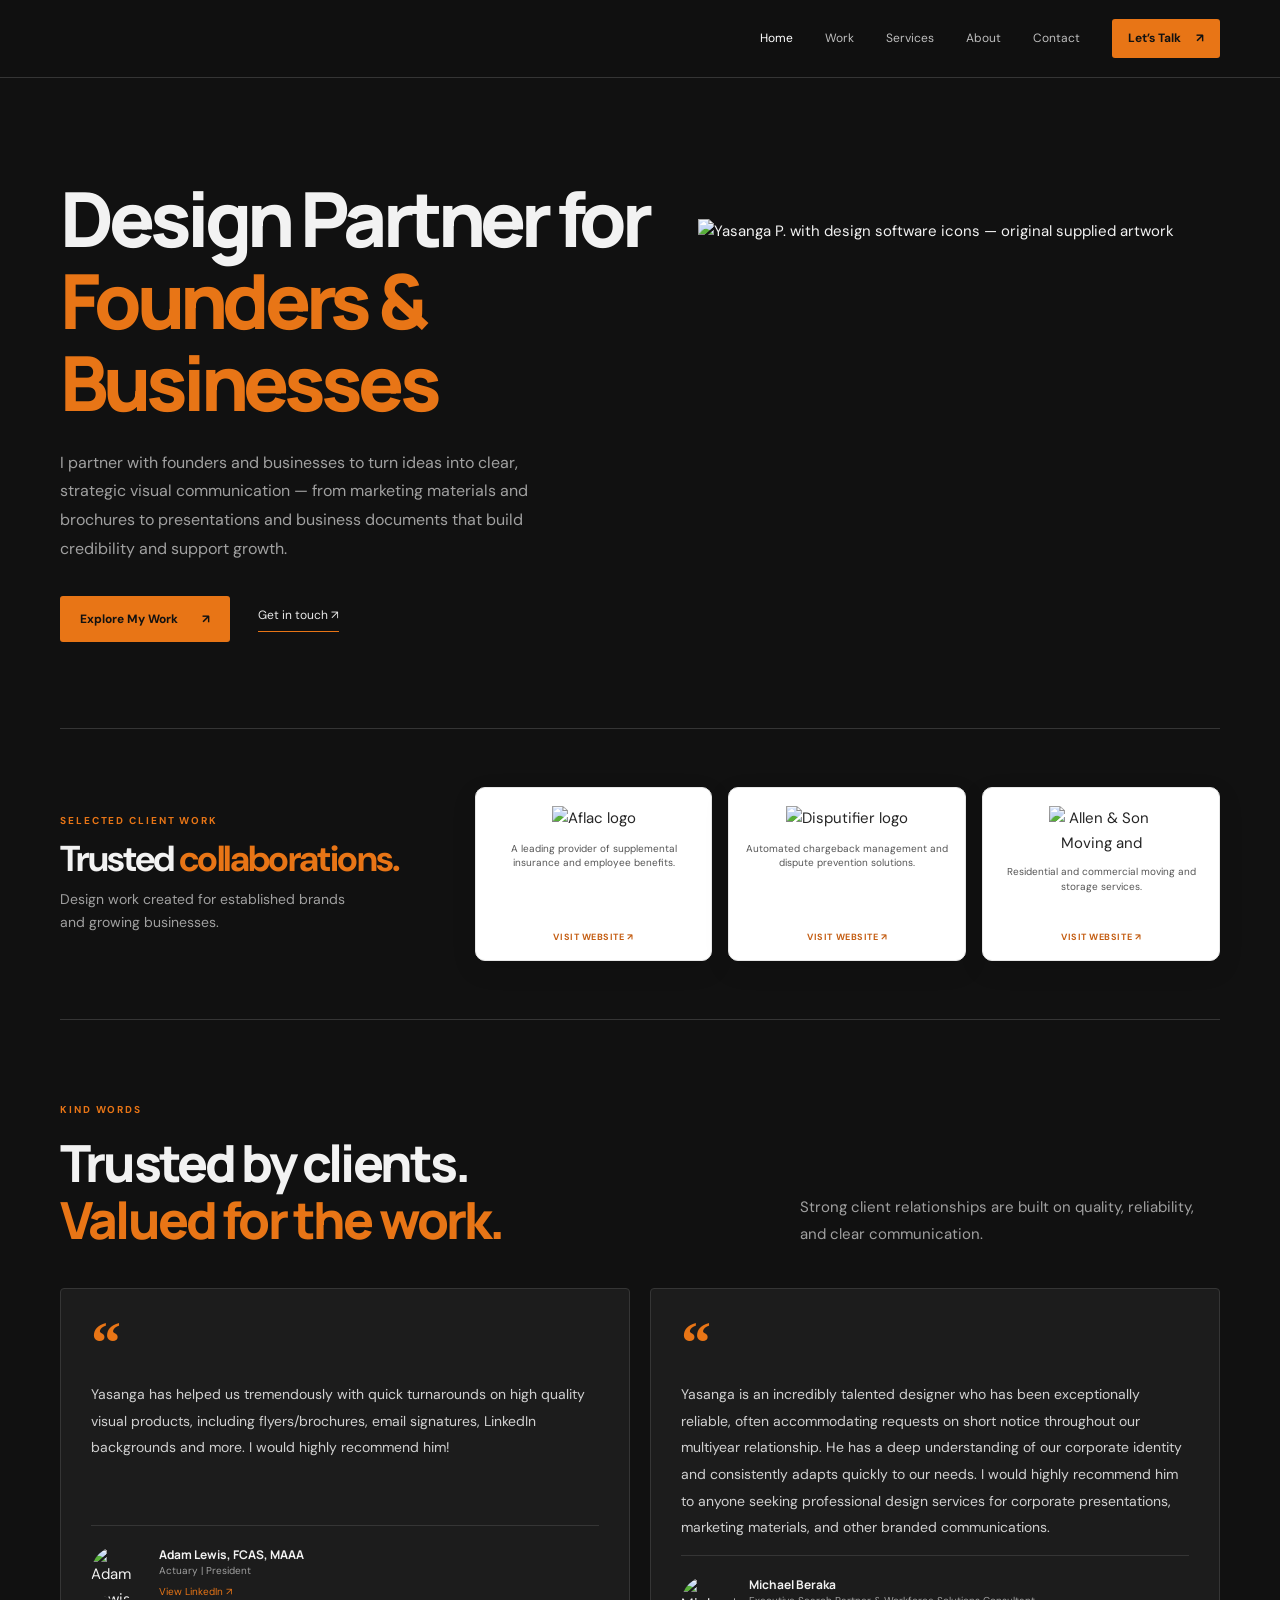
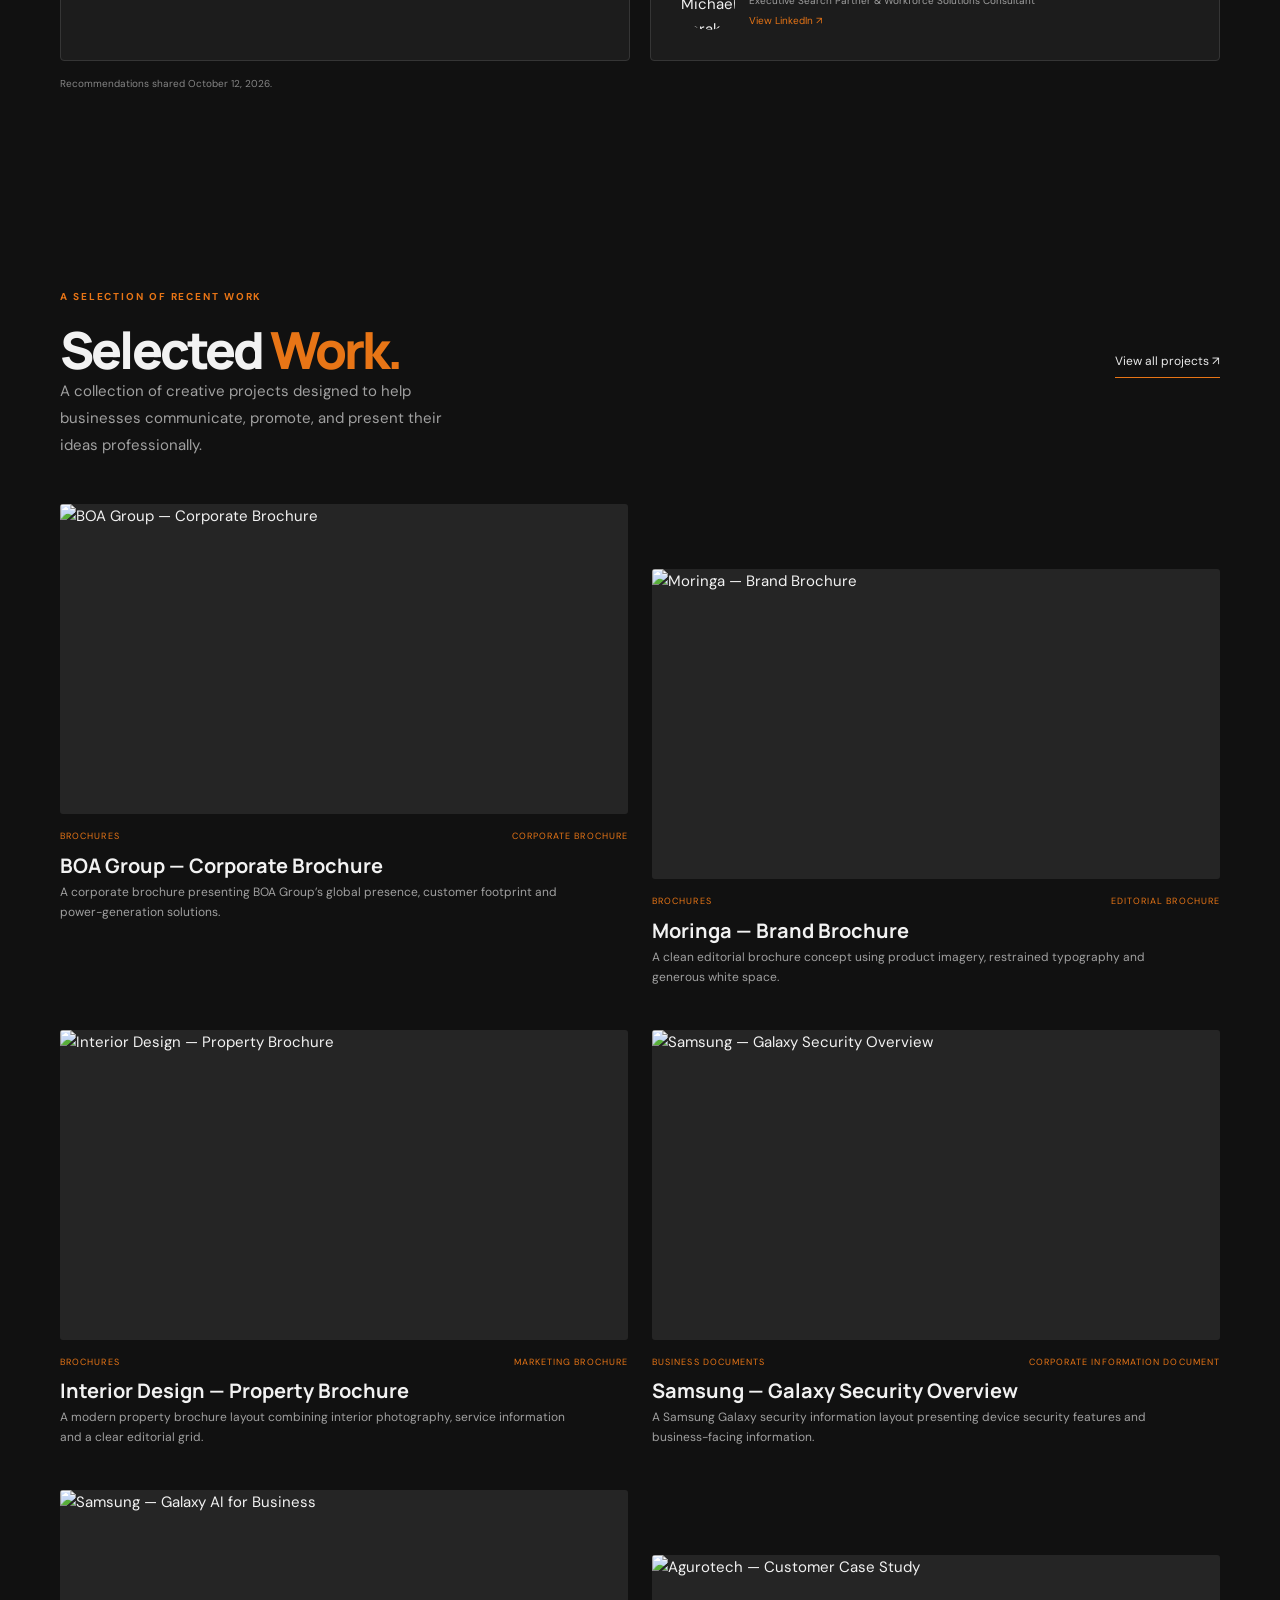
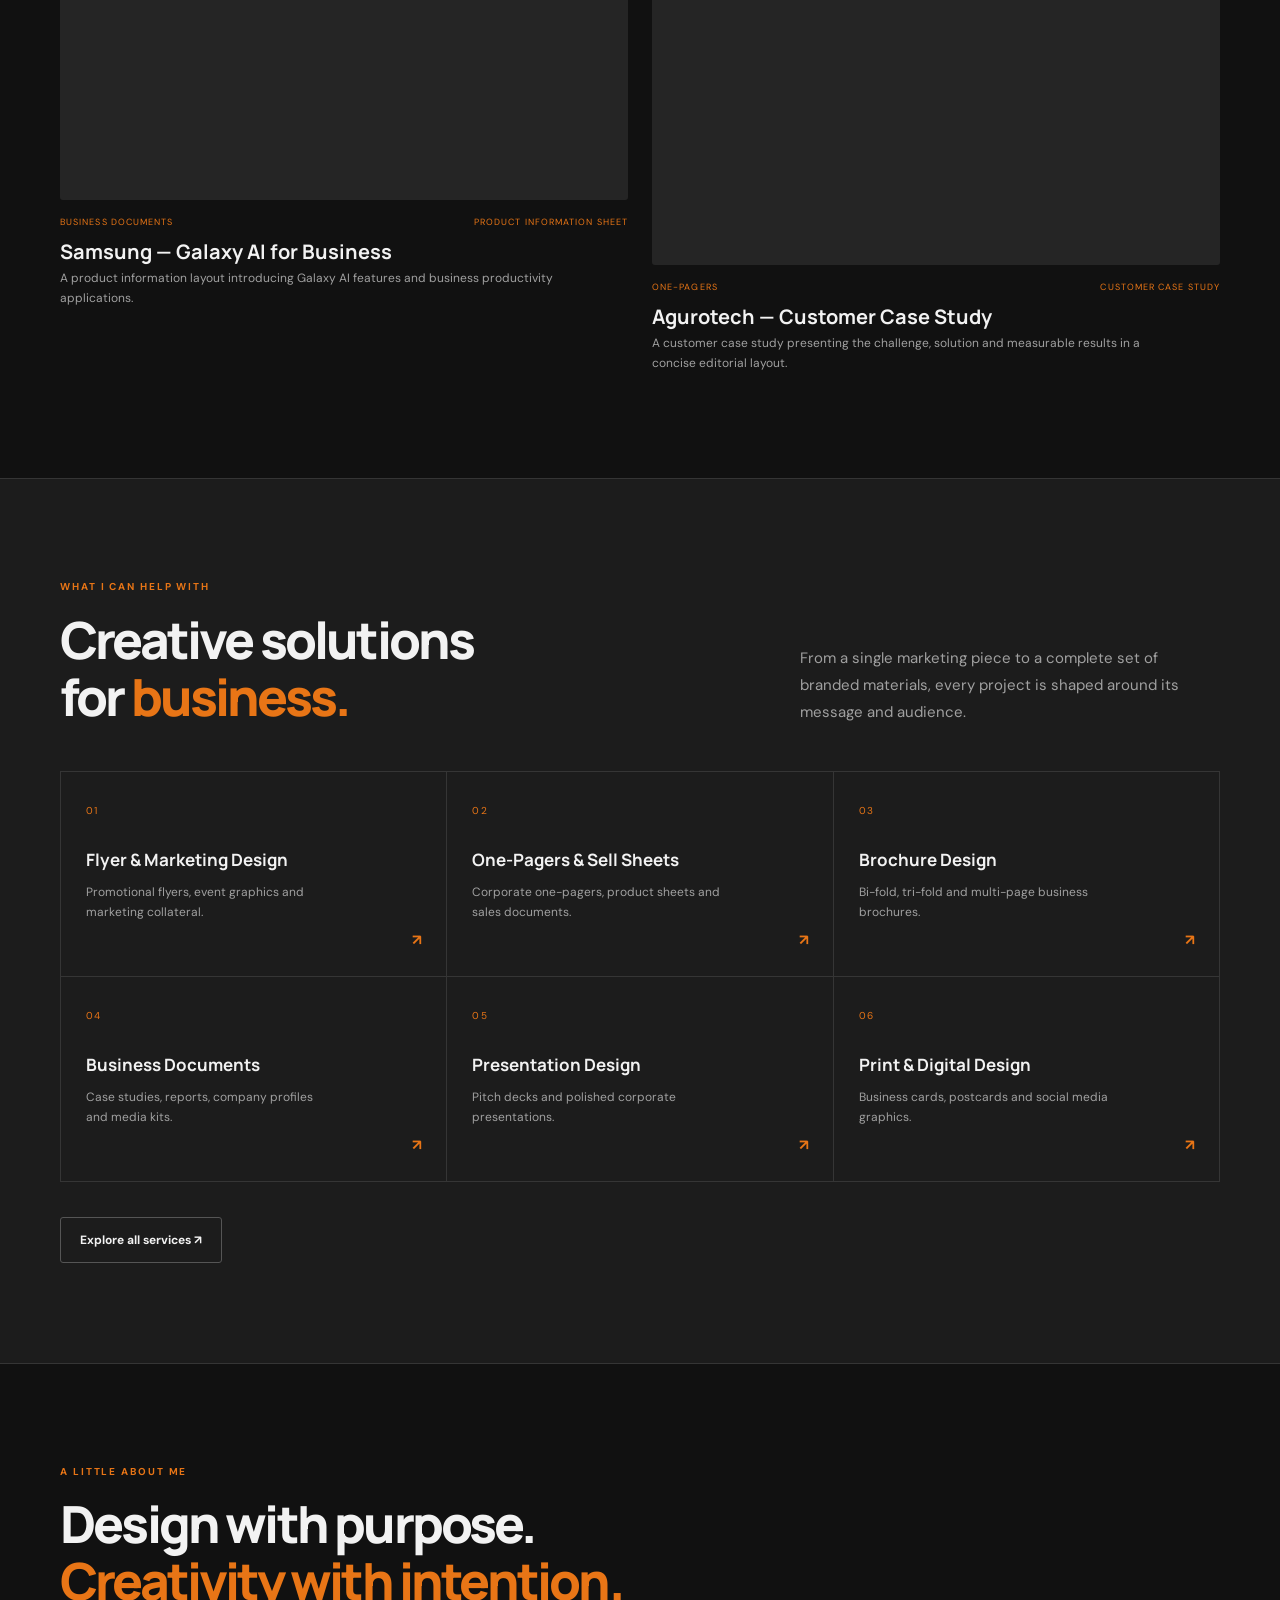
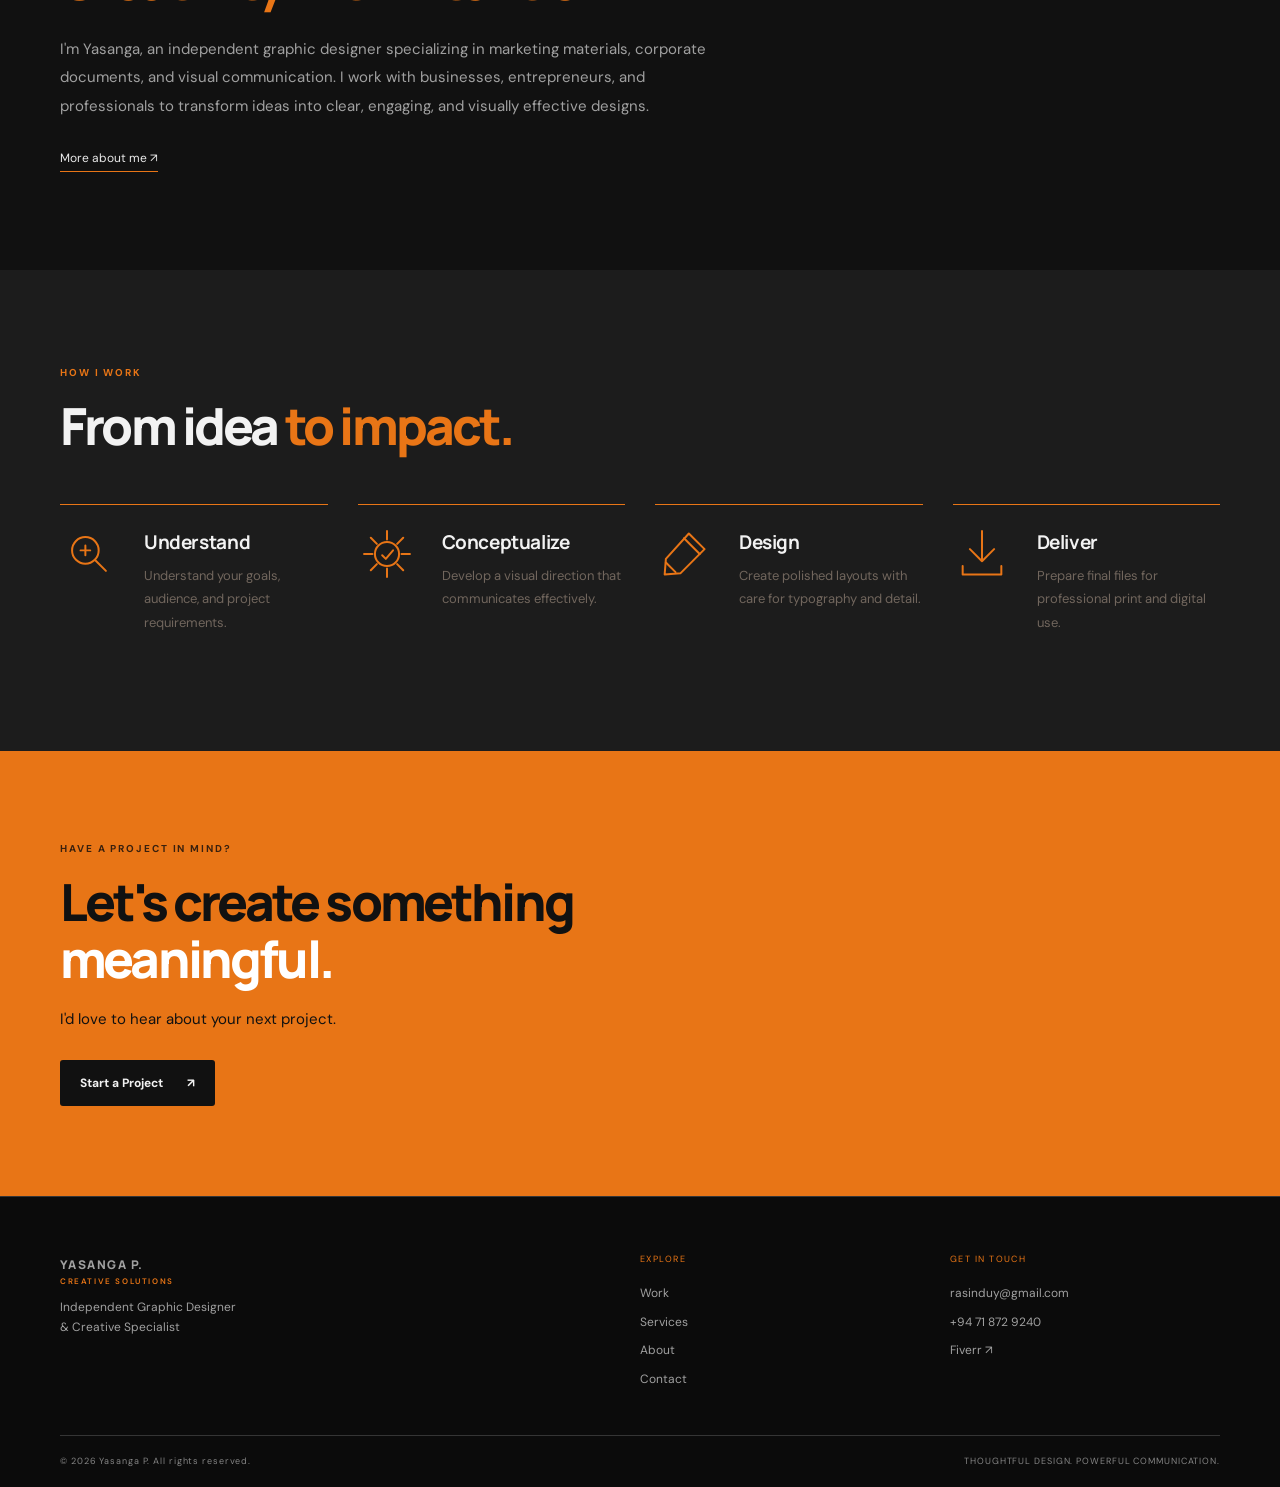
==== index.html @ 3b531845 "Add files via upload" ====
<!doctype html>
<html lang="en">
<head>
<meta charset="utf-8"><meta name="viewport" content="width=device-width,initial-scale=1">
<title>Yasanga P. — Graphic Designer & Creative Specialist</title>
<meta name="description" content="Yasanga P. is an independent graphic designer creating professional marketing materials, corporate documents and visual communication for businesses worldwide.">
<meta name="theme-color" content="#29211D">
<link rel="preconnect" href="https://fonts.googleapis.com"><link rel="preconnect" href="https://fonts.gstatic.com" crossorigin>
<link href="https://fonts.googleapis.com/css2?family=DM+Sans:wght@400;500;600;700&family=Manrope:wght@400;500;600;700;800&display=swap" rel="stylesheet">
<link rel="stylesheet" href="styles.css">
</head><body>
<header class="site-header">
<button class="menu-toggle" aria-label="Open navigation" aria-expanded="false">☰</button>
<nav class="nav"><a class="active" href="index.html">Home</a><a href="work.html">Work</a><a href="services.html">Services</a><a href="about.html">About</a><a href="contact.html">Contact</a><a class="nav-cta" href="contact.html">Let’s Talk <span>↗</span></a></nav></header>
<main>
<section class="hero wrap">
<div class="hero-copy">
<h1>Design Partner for<br><em>Founders &amp; Businesses</em></h1>
<p class="hero-lead">I partner with founders and businesses to turn ideas into clear, strategic visual communication — from marketing materials and brochures to presentations and business documents that build credibility and support growth.</p>
<div class="hero-actions"><a class="btn btn-primary" href="work.html">Explore My Work <span>↗</span></a><a class="text-link" href="contact.html">Get in touch <span>↗</span></a></div>
</div>
<div class="hero-visual"><div class="hero-image-frame hero-art"><img src="assets/images/yasanga-hero-composition.png" alt="Yasanga P. with design software icons — original supplied artwork"></div></div>

</section>

<section class="client-showcase wrap" aria-label="Selected client work">
  <div class="client-showcase-intro">
    <div class="eyebrow">SELECTED CLIENT WORK</div>
    <h2>Trusted <em>collaborations.</em></h2>
    <p>Design work created for established brands and growing businesses.</p>
  </div>
  <div class="client-logo-grid">
    <a class="client-logo-card" href="https://www.aflac.com/" target="_blank" rel="noopener noreferrer" aria-label="Visit Aflac website">
      <img src="assets/images/client-aflac.png" alt="Aflac logo">
      <span class="client-logo-description">A leading provider of supplemental insurance and employee benefits.</span>
      <span class="client-logo-link">Visit website ↗</span>
    </a>
    <a class="client-logo-card" href="https://www.disputifier.com/" target="_blank" rel="noopener noreferrer" aria-label="Visit Disputifier website">
      <img src="assets/images/client-disputifier.png" alt="Disputifier logo">
      <span class="client-logo-description">Automated chargeback management and dispute prevention solutions.</span>
      <span class="client-logo-link">Visit website ↗</span>
    </a>
    <a class="client-logo-card" href="https://www.allenandsonmoving.com/" target="_blank" rel="noopener noreferrer" aria-label="Visit Allen and Son Moving and Storage website">
      <img src="assets/images/client-allen-son.png" alt="Allen &amp; Son Moving and Storage logo">
      <span class="client-logo-description">Residential and commercial moving and storage services.</span>
      <span class="client-logo-link">Visit website ↗</span>
    </a>
  </div>
</section>

<section class="section wrap testimonials"><div class="section-head"><div><div class="eyebrow">KIND WORDS</div><h2>Trusted by clients.<br><em>Valued for the work.</em></h2></div><p class="section-intro">Strong client relationships are built on quality, reliability, and clear communication.</p></div><div class="testimonial-grid">
<article class="testimonial"><div class="quote-mark">“</div><p>Yasanga has helped us tremendously with quick turnarounds on high quality visual products, including flyers/brochures, email signatures, LinkedIn backgrounds and more. I would highly recommend him!</p><div class="client"><img src="assets/images/adam-lewis.png" alt="Adam Lewis"><div><strong>Adam Lewis, FCAS, MAAA</strong><small>Actuary | President</small><a href="https://www.linkedin.com/in/adamdaniellewis/" target="_blank" rel="noopener">View LinkedIn ↗</a></div></div></article>
<article class="testimonial"><div class="quote-mark">“</div><p>Yasanga is an incredibly talented designer who has been exceptionally reliable, often accommodating requests on short notice throughout our multiyear relationship. He has a deep understanding of our corporate identity and consistently adapts quickly to our needs. I would highly recommend him to anyone seeking professional design services for corporate presentations, marketing materials, and other branded communications.</p><div class="client"><img src="assets/images/michael-beraka.png" alt="Michael Beraka"><div><strong>Michael Beraka</strong><small>Executive Search Partner & Workforce Solutions Consultant</small><a href="https://www.linkedin.com/in/michael-beraka-008515222/" target="_blank" rel="noopener">View LinkedIn ↗</a></div></div></article>
</div><p class="fineprint">Recommendations shared October 12, 2026.</p></section>
<section class="section wrap" id="work"><div class="section-head"><div><div class="eyebrow">A SELECTION OF RECENT WORK</div><h2>Selected <em>Work.</em></h2></div><a class="text-link" href="work.html">View all projects ↗</a></div><p class="section-intro">A collection of creative projects designed to help businesses communicate, promote, and present their ideas professionally.</p><div class="project-grid home-projects" id="featured-projects"></div></section>



<section class="services-band"><div class="wrap"><div class="section-head"><div><div class="eyebrow">WHAT I CAN HELP WITH</div><h2>Creative solutions<br>for <em>business.</em></h2></div><p class="section-intro">From a single marketing piece to a complete set of branded materials, every project is shaped around its message and audience.</p></div><div class="service-grid">
<a class="service-card" href="services.html"><span>01</span><h3>Flyer & Marketing Design</h3><p>Promotional flyers, event graphics and marketing collateral.</p><b>↗</b></a>
<a class="service-card" href="services.html"><span>02</span><h3>One-Pagers & Sell Sheets</h3><p>Corporate one-pagers, product sheets and sales documents.</p><b>↗</b></a>
<a class="service-card" href="services.html"><span>03</span><h3>Brochure Design</h3><p>Bi-fold, tri-fold and multi-page business brochures.</p><b>↗</b></a>
<a class="service-card" href="services.html"><span>04</span><h3>Business Documents</h3><p>Case studies, reports, company profiles and media kits.</p><b>↗</b></a>
<a class="service-card" href="services.html"><span>05</span><h3>Presentation Design</h3><p>Pitch decks and polished corporate presentations.</p><b>↗</b></a>
<a class="service-card" href="services.html"><span>06</span><h3>Print & Digital Design</h3><p>Business cards, postcards and social media graphics.</p><b>↗</b></a>
</div><div class="section-foot"><a class="btn btn-outline" href="services.html">Explore all services ↗</a></div></div></section>
<section class="about-teaser wrap"><div><div class="eyebrow">A LITTLE ABOUT ME</div><h2>Design with purpose.<br><em>Creativity with intention.</em></h2><p>I'm Yasanga, an independent graphic designer specializing in marketing materials, corporate documents, and visual communication. I work with businesses, entrepreneurs, and professionals to transform ideas into clear, engaging, and visually effective designs.</p><a class="text-link" href="about.html">More about me ↗</a></div></section>
<section class="process-section"><div class="wrap"><div class="eyebrow">HOW I WORK</div><h2>From idea <em>to impact.</em></h2><div class="process-grid">
<div class="process-step"><div class="process-step-top"><svg class="process-icon" viewBox="0 0 48 48" aria-hidden="true"><circle cx="21" cy="21" r="11"/><path d="m29 29 9 9M17 21h8M21 17v8"/></svg></div><div class="process-step-content"><h3>Understand</h3><p>Understand your goals, audience, and project requirements.</p></div></div>
<div class="process-step"><div class="process-step-top"><svg class="process-icon" viewBox="0 0 48 48" aria-hidden="true"><path d="M24 5v7M24 36v7M5 24h7M36 24h7M10.6 10.6l5 5m16.8 16.8 5 5m0-26.8-5 5m-16.8 16.8-5 5"/><circle cx="24" cy="24" r="10"/><path d="m20 25 3 3 6-7"/></svg></div><div class="process-step-content"><h3>Conceptualize</h3><p>Develop a visual direction that communicates effectively.</p></div></div>
<div class="process-step"><div class="process-step-top"><svg class="process-icon" viewBox="0 0 48 48" aria-hidden="true"><path d="m28 7 13 13-20 20-13 1 1-13L28 7Z"/><path d="m24 11 13 13M9 31l8 8"/></svg></div><div class="process-step-content"><h3>Design</h3><p>Create polished layouts with care for typography and detail.</p></div></div>
<div class="process-step"><div class="process-step-top"><svg class="process-icon" viewBox="0 0 48 48" aria-hidden="true"><path d="M24 5v25M14 20l10 10 10-10"/><path d="M8 34v7h32v-7"/></svg></div><div class="process-step-content"><h3>Deliver</h3><p>Prepare final files for professional print and digital use.</p></div></div>
</div></div></section>

<section class="cta-section"><div class="wrap cta-inner"><div class="eyebrow">HAVE A PROJECT IN MIND?</div><h2>Let's create something<br><em>meaningful.</em></h2><p>I'd love to hear about your next project.</p><a class="btn btn-primary" href="contact.html">Start a Project <span>↗</span></a></div></section>
</main>
<footer class="footer"><div class="wrap footer-top"><div><a class="footer-name" href="index.html">YASANGA P. <span>CREATIVE SOLUTIONS</span></a><p>Independent Graphic Designer<br>& Creative Specialist</p></div><div><small>EXPLORE</small><a href="work.html">Work</a><a href="services.html">Services</a><a href="about.html">About</a><a href="contact.html">Contact</a></div><div><small>GET IN TOUCH</small><a href="mailto:rasinduy@gmail.com">rasinduy@gmail.com</a><a href="https://wa.me/94718729240" target="_blank" rel="noopener">+94 71 872 9240</a><a href="https://www.fiverr.com/" target="_blank" rel="noopener">Fiverr ↗</a></div></div><div class="wrap footer-bottom"><span>© 2026 Yasanga P. All rights reserved.</span><span>THOUGHTFUL DESIGN. POWERFUL COMMUNICATION.</span></div></footer>
<script src="script.js"></script></body></html>
---- styles.css ----
*{box-sizing:border-box} :root{--bg:#050605;--panel:#10110b;--panel2:#18180d;--text:#f3f1e9;--muted:#a9a99b;--line:rgba(245,219,0,.17);--orange:#f5db00;--green:#d6c83b;--font-head:'Manrope',sans-serif;--font-body:'DM Sans',sans-serif}html{scroll-behavior:smooth}body{margin:0;background:var(--bg);color:var(--text);font-family:var(--font-body);font-size:15px;line-height:1.65}a{color:inherit;text-decoration:none}img{display:block;max-width:100%}.wrap{width:min(1160px,calc(100% - 56px));margin-inline:auto}.site-header{height:78px;padding:0 max(28px,calc((100vw - 1160px)/2));display:flex;align-items:center;justify-content:flex-end;border-bottom:1px solid var(--line);background:rgba(5,6,5,.94);position:sticky;top:0;z-index:20;backdrop-filter:blur(14px)}.brand{display:flex;align-items:center;gap:10px;font:800 14px var(--font-head);letter-spacing:.11em}.brand b{color:var(--orange)}.brand-mark{display:grid;place-items:center;width:31px;height:31px;border:1px solid var(--orange);color:var(--orange);font:800 17px var(--font-head);border-radius:50%;letter-spacing:-.05em}.nav{display:flex;align-items:center;gap:32px}.nav a{font-size:12px;color:#c5ccc5;transition:.2s}.nav a:hover,.nav a.active{color:white}.nav .nav-cta{padding:10px 16px;background:var(--orange);border-radius:3px;color:#111;font-weight:700}.nav-cta span{padding-left:12px}.menu-toggle{display:none;background:none;border:0;color:white;font-size:23px}.hero{min-height:650px;display:grid;grid-template-columns:1.1fr .9fr;align-items:center;position:relative;padding-top:68px;padding-bottom:80px}.eyebrow{font-size:10px;letter-spacing:.19em;font-weight:700;color:var(--green);text-transform:uppercase}.eyebrow i{color:var(--orange);font-style:normal}.eyebrow-dot,.pulse{display:inline-block;width:7px;height:7px;background:var(--orange);border-radius:50%;margin-right:8px}.hero h1,.page-hero h1{font:800 clamp(44px,6vw,76px)/1.08 var(--font-head);letter-spacing:-.065em;margin:25px 0}.hero h1 em,.page-hero h1 em,h2 em{font-style:normal;color:var(--orange)}.hero-lead{max-width:510px;color:#b6c0b7;font-size:16px;line-height:1.8}.hero-actions{display:flex;align-items:center;gap:28px;margin-top:32px}.btn{display:inline-flex;align-items:center;gap:24px;padding:14px 19px;border:1px solid transparent;border-radius:3px;font:700 12px var(--font-body);cursor:pointer}.btn-primary{background:var(--orange);color:#151510}.btn-primary:hover{background:#ffe94d;transform:translateY(-2px)}.btn-outline{border-color:var(--line);color:white}.text-link{font-size:12px;color:#e5e8df;border-bottom:1px solid var(--orange);padding-bottom:5px}.availability{margin-top:42px;color:#a8b4a9;font-size:11px;letter-spacing:.04em}.pulse{background:#d9c900;box-shadow:0 0 0 4px #d9c90022}.hero-visual{height:490px;position:relative;display:flex;align-items:center;justify-content:center}.hero-image-frame{width:min(430px,88%);aspect-ratio:1/1;height:auto;position:relative;z-index:2;overflow:visible;border-radius:50%;background:#E87516;border:0;box-shadow:0 25px 80px #0008}.hero-image-frame img{position:absolute;width:118%;height:125%;max-width:none;left:50%;bottom:-18%;transform:translateX(-50%);object-fit:contain;object-position:center bottom;filter:none;mix-blend-mode:normal}.hero-stamp{position:absolute;z-index:3;left:2%;bottom:65px;background:var(--orange);color:#111;padding:13px 17px;transform:rotate(-5deg);display:flex;flex-direction:column;font:800 13px var(--font-head);letter-spacing:.1em}.hero-stamp small{font:600 8px var(--font-body);letter-spacing:.1em}.hero-note{position:absolute;right:0;bottom:-18px;z-index:4;width:175px;padding:7px 10px;background:var(--bg);color:var(--green);font:700 12px var(--font-head);line-height:1.5;text-align:right}.hero-orbit{position:absolute;width:440px;height:440px;border:1px solid #f5db0044;border-radius:50%;right:4%;top:6%}.hero-orbit:after{content:"";position:absolute;inset:30px;border:1px dashed #f5db0033;border-radius:50%}.hero-bottom{position:absolute;bottom:20px;left:0;right:0;display:flex;justify-content:space-between;color:#77847a;font-size:9px;letter-spacing:.17em;border-top:1px solid var(--line);padding-top:15px}.trust-strip{background:#10110b;border-block:1px solid var(--line)}.trust-inner{display:flex;align-items:center;gap:35px;padding-block:23px}.trust-inner p{margin:0;color:#d2d8d0;font:600 17px var(--font-head)}.trust-inner i{color:var(--orange);font-style:normal;padding:0 12px}.section{padding-top:105px;padding-bottom:105px}.section-head{display:flex;align-items:end;justify-content:space-between;gap:40px}.section-head h2,.services-band h2,.about-teaser h2,.process-section h2,.cta-inner h2{font:800 clamp(36px,4vw,54px)/1.12 var(--font-head);letter-spacing:-.055em;margin:15px 0 0}.section-intro{max-width:420px;color:var(--muted);margin:0;line-height:1.8}.project-grid{display:grid;grid-template-columns:repeat(2,minmax(0,1fr));gap:42px 24px;margin-top:45px}.project-card{min-width:0}.project-card:nth-child(4n+2){margin-top:65px}.project-thumb{height:310px;background:#e9e9e5;overflow:hidden;position:relative;border-radius:3px}.project-thumb img{width:100%;height:100%;object-fit:cover;transition:transform .5s}.project-card:hover .project-thumb img{transform:scale(1.035)}.project-thumb:after{content:"VIEW PROJECT ↗";position:absolute;bottom:15px;right:15px;background:var(--orange);color:#111;padding:8px 12px;font-size:9px;font-weight:800;letter-spacing:.1em;opacity:0;transition:.2s}.project-card:hover .project-thumb:after{opacity:1}.project-meta{display:flex;justify-content:space-between;gap:15px;color:var(--green);font-size:9px;letter-spacing:.12em;text-transform:uppercase;margin-top:15px}.project-card h3{font:700 20px var(--font-head);margin:8px 0 4px}.project-card p{color:var(--muted);font-size:12px;margin:0;max-width:520px}.services-band{background:#10110b;border-block:1px solid var(--line);padding:100px 0}.services-band .section-head{margin-bottom:45px}.service-grid{display:grid;grid-template-columns:repeat(3,1fr);border-top:1px solid var(--line);border-left:1px solid var(--line)}.service-card{min-height:205px;padding:25px;border-right:1px solid var(--line);border-bottom:1px solid var(--line);position:relative;transition:.2s}.service-card:hover{background:#1b1a0b}.service-card>span,.process-grid span{font-size:10px;color:var(--orange);letter-spacing:.12em}.service-card h3{font:700 17px var(--font-head);margin:27px 0 8px}.service-card p{font-size:12px;color:var(--muted);max-width:250px}.service-card>b{position:absolute;right:24px;bottom:23px;color:var(--orange)}.section-foot{margin-top:35px}.about-teaser{display:grid;grid-template-columns:.5fr 1.5fr;gap:60px;padding-block:110px;align-items:center}.about-mark{font:800 160px var(--font-head);color:transparent;-webkit-text-stroke:1px var(--orange);line-height:1}.about-teaser p{color:var(--muted);max-width:650px;line-height:1.9;margin:25px 0}.process-section{padding:95px 0;background:#121209}.process-grid{display:grid;grid-template-columns:repeat(4,1fr);gap:30px;margin-top:50px}.process-grid>div{border-top:1px solid #665d00;padding-top:20px}.process-grid h3{font:700 18px var(--font-head);margin:20px 0 8px}.process-grid p{color:var(--muted);font-size:12px}.testimonials .section-head{margin-bottom:40px}.testimonial-grid{display:grid;grid-template-columns:1fr 1fr;gap:20px}.testimonial{padding:30px;background:#10110b;border:1px solid var(--line);border-radius:4px}.quote-mark{font:800 60px/.8 Georgia;color:var(--orange)}.testimonial>p{font-size:14px;line-height:1.9;color:#d5dcd4;min-height:130px}.client{display:flex;align-items:center;gap:14px;border-top:1px solid var(--line);padding-top:20px}.client img{width:54px;height:54px;border-radius:50%;object-fit:cover}.client div{display:flex;flex-direction:column}.client strong{font:700 12px var(--font-head)}.client small,.client a{font-size:10px;color:var(--muted)}.client a{color:var(--orange);margin-top:4px}.fineprint{font-size:10px;color:#78857a;margin-top:15px}.cta-section{background:var(--orange);color:#111;padding:90px 0}.cta-inner .eyebrow{color:#422016}.cta-inner h2 em{color:#fff7b8}.cta-inner p{margin:20px 0 28px}.cta-inner .btn{background:#111;color:white}.footer{background:#030403;border-top:1px solid var(--line);padding-top:55px}.footer-top{display:grid;grid-template-columns:2fr 1fr 1fr;gap:40px;padding-bottom:45px}.footer-top p{color:var(--muted);font-size:12px}.footer-top>div:not(:first-child){display:flex;flex-direction:column;gap:9px}.footer-top small{color:var(--green);font-size:9px;letter-spacing:.16em;margin-bottom:8px}.footer-top a:not(.brand){font-size:12px;color:#c1c9c0}.footer-bottom{border-top:1px solid var(--line);padding-block:18px;display:flex;justify-content:space-between;color:#748075;font-size:9px;letter-spacing:.1em}
.page-hero{padding-top:100px;padding-bottom:45px}.page-hero h1{font-size:clamp(48px,7vw,82px);margin:18px 0}.page-hero p{max-width:600px;color:var(--muted);font-size:16px;line-height:1.8}.filter-row{display:flex;flex-wrap:wrap;gap:9px;border-bottom:1px solid var(--line);padding-bottom:20px}.filter{border:1px solid var(--line);background:transparent;color:#c7d0c6;padding:9px 15px;font:500 11px var(--font-body);border-radius:30px;cursor:pointer}.filter.active,.filter:hover{background:var(--orange);color:#111;border-color:var(--orange)}.service-list{border-top:1px solid var(--line)}.service-row{display:grid;grid-template-columns:60px 1fr 180px;gap:25px;padding:35px 0;border-bottom:1px solid var(--line);align-items:start}.service-row>span{color:var(--orange);font-size:12px}.service-row h2{font:700 25px var(--font-head);margin:0 0 10px}.service-row p{max-width:650px;color:var(--muted);margin:0 0 12px}.service-row small{color:var(--green);font-size:10px;letter-spacing:.05em}.service-row>a{font-size:11px;color:var(--orange);text-align:right}.about-page{display:grid;grid-template-columns:.8fr 1.2fr;gap:75px;padding-bottom:110px}.about-photo{height:560px;background:#f5db00;overflow:hidden;border-radius:180px 180px 4px 4px}.about-photo img{width:100%;height:100%;object-fit:cover;filter:grayscale(1);mix-blend-mode:multiply}.about-copy h2{font:800 38px/1.2 var(--font-head);letter-spacing:-.04em;margin:15px 0 25px}.about-copy p{color:var(--muted);line-height:1.9}.about-facts{display:grid;grid-template-columns:1fr 1fr;gap:18px;margin:30px 0}.about-facts div{border-top:1px solid var(--line);padding-top:12px;display:flex;gap:12px;font-size:11px}.about-facts b{color:var(--orange)}.contact-layout{display:grid;grid-template-columns:.85fr 1.15fr;gap:80px;padding-bottom:110px}.contact-email{display:block;font:700 clamp(20px,3vw,32px) var(--font-head);margin:25px 0 55px;word-break:break-word}.contact-line{display:flex;flex-direction:column;gap:6px;border-top:1px solid var(--line);padding:18px 0}.contact-line small{font-size:9px;color:var(--green);letter-spacing:.16em}.contact-line a,.contact-line span{font-size:13px}.contact-form{background:#10110b;border:1px solid var(--line);padding:30px;border-radius:4px}.form-title h2{font:700 27px var(--font-head);margin:0}.form-title p{color:var(--muted);font-size:12px;margin:5px 0 25px}.contact-form label{display:flex;flex-direction:column;gap:7px;font-size:11px;color:#dce2da;margin-bottom:17px}.contact-form label span{display:inline;color:#849087}.contact-form input,.contact-form select,.contact-form textarea{background:#050605;border:1px solid #5a5416;border-radius:3px;padding:13px;color:white;font:12px var(--font-body);width:100%}.contact-form input:focus,.contact-form select:focus,.contact-form textarea:focus{outline:1px solid var(--orange)}.form-note{font-size:10px;color:#879488}.project-detail{padding-top:45px;padding-bottom:100px}.project-detail h1{font:800 clamp(42px,6vw,72px)/1.1 var(--font-head);letter-spacing:-.05em;margin:20px 0}.project-detail>p{max-width:700px;color:var(--muted);font-size:15px}.detail-image{margin-top:40px;background:#eee;padding:20px;border-radius:3px}.detail-image img{width:100%;max-height:850px;object-fit:contain}.detail-bottom{display:flex;justify-content:space-between;margin-top:20px;color:var(--green);font-size:9px;letter-spacing:.12em}
@media(max-width:800px){.nav{display:none;position:absolute;top:77px;left:0;right:0;padding:20px 28px;background:#050605;border-bottom:1px solid var(--line);flex-direction:column;align-items:stretch;gap:18px}.nav.open{display:flex}.menu-toggle{display:block;margin-left:auto}.hero{grid-template-columns:1fr;padding-top:70px}.hero-visual{height:430px;grid-row:1}.hero-copy{grid-row:2}.hero-image-frame{height:360px;width:310px}.hero-orbit{width:360px;height:360px;right:10%}.hero-note{right:0;top:auto;bottom:-18px;width:175px;background:var(--bg);text-align:right}.hero-stamp{left:8%;bottom:50px}.hero-bottom{position:static;grid-column:1;margin-top:45px}.trust-inner{align-items:flex-start;flex-direction:column;gap:5px}.trust-inner p{font-size:14px}.section-head{align-items:flex-start;flex-direction:column}.section-intro{max-width:600px}.project-grid{gap:30px 15px}.project-thumb{height:240px}.service-grid{grid-template-columns:repeat(2,1fr)}.about-teaser{grid-template-columns:100px 1fr;gap:25px}.about-mark{font-size:100px}.process-grid{grid-template-columns:repeat(2,1fr)}.testimonial-grid{grid-template-columns:1fr}.testimonial>p{min-height:0}.about-page,.contact-layout{grid-template-columns:1fr;gap:35px}.about-photo{height:420px;max-width:400px;margin:auto}.service-row{grid-template-columns:35px 1fr}.service-row>a{grid-column:2;text-align:left}.footer-top{grid-template-columns:1fr 1fr}.footer-top>div:first-child{grid-column:span 2}}
@media(max-width:540px){.wrap{width:calc(100% - 36px)}.site-header{padding:0 18px}.hero h1{font-size:43px}.hero-visual{height:380px}.hero-image-frame{height:320px;width:275px}.hero-orbit{width:300px;height:300px}.hero-note{font-size:10px;right:0;top:auto;bottom:-18px}.hero-bottom{font-size:7px}.section{padding-block:75px}.section-head h2,.services-band h2,.about-teaser h2,.process-section h2,.cta-inner h2{font-size:36px}.project-grid{grid-template-columns:1fr}.project-card:nth-child(4n+2){margin-top:0}.project-thumb{height:260px}.service-grid{grid-template-columns:1fr}.service-card{min-height:170px}.about-teaser{grid-template-columns:1fr;gap:15px}.about-mark{font-size:72px}.process-grid{gap:20px}.page-hero{padding-top:75px}.page-hero h1{font-size:48px}.filter-row{gap:7px}.filter{font-size:10px;padding:8px 11px}.contact-form{padding:20px}.footer-top{grid-template-columns:1fr;gap:30px}.footer-top>div:first-child{grid-column:auto}.footer-bottom{gap:12px;flex-direction:column}.detail-bottom{flex-direction:column;gap:15px}}

.footer-name{display:inline-flex;flex-direction:column;gap:3px;font:800 14px var(--font-head);letter-spacing:.12em;color:var(--text)}.footer-name span{font:600 8px var(--font-body);letter-spacing:.2em;color:var(--green)}

.site-header .nav{margin-left:auto}



/* =========================================================
   PREMIUM PALETTE — CHARCOAL / WARM IVORY / MUTED GOLD
   Applied consistently across all pages and components.
   ========================================================= */
:root{
  --bg:#F3F0E8;
  --panel:#E9E5DB;
  --panel2:#E2DDD1;
  --text:#22231F;
  --muted:#77766F;
  --line:rgba(181,169,149,.42);
  --orange:#B5A995;
  --green:#8F8064;
  --font-head:'Manrope',sans-serif;
  --font-body:'DM Sans',sans-serif;
}
html,body{background:var(--bg);color:var(--text)}
.site-header{background:rgba(243,240,232,.94);border-bottom:1px solid var(--line)}
.nav a{color:#55564F}
.nav a:hover,.nav a.active{color:#171916}
.nav .nav-cta{background:#22231F;color:#F3F0E8}
.nav .nav-cta:hover{background:#3A3B35;color:#fff}
.menu-toggle{color:var(--text)}
.brand,.footer-name{color:var(--text)}
.brand-mark{border-color:#B5A995;color:#8F8064}
.eyebrow{color:#8F8064}
.eyebrow i,.eyebrow-dot,.pulse{background:#B5A995;color:#8F8064}
.hero h1 em,.page-hero h1 em,h2 em{color:#9A8355}
.hero-lead,.page-hero p,.section-intro,.project-card p,
.service-card p,.about-teaser p,.process-grid p,.about-copy p,
.service-row p,.project-detail>p{color:#77766F}
.hero-image-frame,.about-photo{background:#B5A995}
.hero-stamp{background:#22231F;color:#F3F0E8}
.hero-note{background:var(--bg);color:#75684F}
.hero-orbit{border-color:rgba(181,169,149,.55)}
.hero-orbit:after{border-color:rgba(181,169,149,.35)}
.hero-bottom{color:#85837A;border-color:var(--line)}
.trust-strip{background:#E9E5DB;border-color:var(--line)}
.trust-inner p{color:#30312C}
.trust-inner i{color:#9A8355}
.section{background:var(--bg)}
.project-thumb{background:#E5E1D8}
.project-thumb:after{background:#22231F;color:#F3F0E8}
.project-meta,.service-card>span,.process-grid span,
.service-row>span,.about-facts b,.client a,
.detail-bottom,.footer-top small,.footer-name span{color:#8F8064}
.services-band{background:#22231F;color:#F3F0E8;border-color:#393A34}
.services-band .eyebrow{color:#C5B99F}
.services-band .section-intro{color:#C4C0B6}
.service-grid{border-color:rgba(243,240,232,.2)}
.service-card{border-color:rgba(243,240,232,.2)}
.service-card:hover{background:#30312B}
.service-card p{color:#C4C0B6}
.about-mark{-webkit-text-stroke-color:#B5A995}
.process-section{background:#E9E5DB;color:#22231F}
.process-grid>div{border-color:#B5A995}
.testimonial{background:#E9E5DB;border-color:var(--line)}
.testimonial>p{color:#55564F}
.quote-mark{color:#9A8355}
.client{border-color:var(--line)}
.client small,.client a{color:#77766F}
.cta-section{background:#B5A995;color:#22231F}
.cta-section .eyebrow{color:#514B40}
.cta-inner h2 em{color:#F7F4ED}
.cta-inner .btn{background:#22231F;color:#F3F0E8}
.btn-primary{background:#22231F;color:#F3F0E8}
.btn-primary:hover{background:#3A3B35;color:#fff}
.btn-outline{border-color:#B5A995;color:#22231F}
.text-link{color:#33342F;border-color:#B5A995}
.availability{color:#77766F}
.pulse{background:#8F8064;box-shadow:0 0 0 4px rgba(143,128,100,.16)}
.footer{background:#22231F;color:#F3F0E8;border-color:#3A3B35}
.footer-top p,.footer-top a:not(.brand){color:#C4C0B6}
.footer-top small{color:#C5B99F}
.footer-bottom{border-color:rgba(243,240,232,.2);color:#A9A69D}
.page-hero{color:#22231F}
.filter{border-color:#C7BFAF;color:#55564F;background:transparent}
.filter.active,.filter:hover{background:#22231F;color:#F3F0E8;border-color:#22231F}
.service-list,.service-row{border-color:var(--line)}
.service-row small{color:#8F8064}
.service-row>a{color:#8F8064}
.about-photo{background:#B5A995}
.about-facts div{border-color:var(--line)}
.contact-email{color:#22231F}
.contact-line{border-color:var(--line)}
.contact-line small{color:#8F8064}
.contact-form{background:#E9E5DB;border-color:var(--line)}
.form-title h2{color:#22231F}
.form-title p,.form-note{color:#77766F}
.contact-form label{color:#44453F}
.contact-form label span{color:#85837A}
.contact-form input,.contact-form select,.contact-form textarea{
  background:#F8F6F0;border:1px solid #C7BFAF;color:#22231F
}
.contact-form input::placeholder,.contact-form textarea::placeholder{color:#929087}
.contact-form input:focus,.contact-form select:focus,.contact-form textarea:focus{outline:1px solid #9A8355}
.detail-image{background:#E9E5DB}
.project-detail .eyebrow{color:#8F8064}
@media(max-width:800px){
  .nav{background:#F3F0E8;border-color:var(--line)}
}



/* FINAL BRAND PALETTE: CHOCOLATE / CREAM / BRONZE */
:root{
  --bg:#F2E9DD;
  --panel:#E9DED1;
  --panel2:#E2D4C5;
  --text:#29211D;
  --muted:#76695E;
  --line:rgba(181,138,98,.30);
  --orange:#B58A62;
  --green:#9A7657;
}
html,body{background:#F2E9DD;color:#29211D}
body{color:#29211D}
.site-header{background:rgba(41,33,29,.97);border-color:rgba(242,233,221,.14)}
.nav a{color:#E5D8CA}
.nav a:hover,.nav a.active{color:#FFFFFF}
.nav .nav-cta{background:#B58A62;color:#29211D}
.nav .nav-cta:hover{background:#C49B75;color:#29211D}
.menu-toggle{color:#F2E9DD}
.brand,.footer-name{color:#F2E9DD}
.brand b,.brand-mark{color:#B58A62;border-color:#B58A62}
.eyebrow,.eyebrow i,.project-meta,.service-card>span,.process-grid span,
.service-row>span,.service-row small,.service-row>a,.about-facts b,
.contact-line small,.footer-top small,.footer-name span{color:#9A7657}
.eyebrow i,.eyebrow-dot,.pulse{background:#B58A62}
.hero,.section,.page-hero,.about-page,.contact-layout,.project-detail{background:#F2E9DD;color:#29211D}
.hero h1,.page-hero h1,.section-head h2,.about-teaser h2,.about-copy h2,
.project-detail h1,.service-row h2{color:#29211D}
.hero h1 em,.page-hero h1 em,h2 em{color:#9A7657}
.hero-lead,.section-intro,.project-card p,.about-teaser p,.about-copy p,
.page-hero p,.service-row p,.project-detail>p{color:#76695E}
.hero-image-frame,.about-photo{background:#B58A62;border-color:rgba(41,33,29,.12)}
.hero-image-frame img,.about-photo img{filter:none;mix-blend-mode:normal}
.hero-stamp{background:#29211D;color:#F2E9DD}
.hero-note{background:#F2E9DD;color:#9A7657}
.hero-orbit{border-color:rgba(181,138,98,.5)}
.hero-orbit:after{border-color:rgba(181,138,98,.32)}
.hero-bottom{color:#8B7D70;border-color:var(--line)}
.availability{color:#76695E}
.pulse{box-shadow:0 0 0 4px rgba(181,138,98,.18)}
.trust-strip{background:#E9DED1;border-color:var(--line)}
.trust-inner p{color:#29211D}
.trust-inner i{color:#9A7657}
.project-thumb{background:#E2D4C5}
.project-thumb:after{background:#B58A62;color:#29211D}
.services-band{background:#29211D;color:#F2E9DD;border-color:#493A32}
.services-band .eyebrow{color:#C6A17D}
.services-band h2{color:#F2E9DD}
.services-band .section-intro{color:#D2C3B5}
.service-grid{border-color:rgba(242,233,221,.18)}
.service-card{border-color:rgba(242,233,221,.18)}
.service-card:hover{background:#3A2D26}
.service-card h3{color:#F2E9DD}
.service-card p{color:#D2C3B5}
.service-card>b{color:#C49B75}
.about-mark{-webkit-text-stroke-color:#B58A62}
.process-section{background:#E9DED1;color:#29211D}
.process-section h2,.process-grid h3{color:#29211D}
.process-grid>div{border-color:#B58A62}
.process-grid p{color:#76695E}
.testimonial{background:#E9DED1;border-color:var(--line)}
.testimonial>p{color:#51463E}
.quote-mark{color:#B58A62}
.client{border-color:var(--line)}
.client strong{color:#29211D}
.client small{color:#76695E}
.client a{color:#9A7657}
.fineprint{color:#887B70}
.cta-section{background:#B58A62;color:#29211D}
.cta-section .eyebrow{color:#49372A}
.cta-inner h2,.cta-inner p{color:#29211D}
.cta-inner h2 em{color:#F8F1E8}
.cta-inner .btn{background:#29211D;color:#F2E9DD}
.btn-primary{background:#29211D;color:#F2E9DD}
.btn-primary:hover{background:#49372F;color:#FFFFFF}
.btn-outline{border-color:#B58A62;color:#29211D}
.text-link{color:#49372A;border-color:#B58A62}
.footer{background:#29211D;color:#F2E9DD;border-color:#493A32}
.footer-top p,.footer-top a:not(.brand){color:#D2C3B5}
.footer-bottom{border-color:rgba(242,233,221,.18);color:#B8A99B}
.filter{border-color:#C8B7A5;color:#5D5046;background:transparent}
.filter.active,.filter:hover{background:#29211D;color:#F2E9DD;border-color:#29211D}
.service-list,.service-row{border-color:var(--line)}
.service-row h2{color:#29211D}
.about-facts div,.contact-line{border-color:var(--line)}
.contact-email{color:#29211D}
.contact-form{background:#E9DED1;border-color:var(--line)}
.form-title h2{color:#29211D}
.form-title p,.form-note{color:#76695E}
.contact-form label{color:#51463E}
.contact-form label span{color:#887B70}
.contact-form input,.contact-form select,.contact-form textarea{
  background:#F8F3EC;border:1px solid #C8B7A5;color:#29211D
}
.contact-form input::placeholder,.contact-form textarea::placeholder{color:#9A8C80}
.contact-form input:focus,.contact-form select:focus,.contact-form textarea:focus{outline:1px solid #B58A62}
.detail-image{background:#E9DED1}
.detail-bottom{color:#9A7657}
@media(max-width:800px){
  .nav{background:#29211D;border-color:rgba(242,233,221,.18)}
  .nav a{color:#E5D8CA}
  .nav .nav-cta{background:#B58A62;color:#29211D}
}


/* Portfolio refresh: authentic work samples, client proof and natural portrait */
.hero-image-frame{
  background:linear-gradient(145deg,#E9DED1,#F8F3EC);
  border-color:rgba(181,138,98,.45);
  box-shadow:0 25px 70px rgba(41,33,29,.14);
}
.hero-image-frame img{
  object-fit:contain;
  object-position:center bottom;
  filter:none !important;
  mix-blend-mode:normal !important;
}
.hero-visual{isolation:isolate}
.hero-stamp{background:#29211D;color:#F2E9DD}
.client-proof{
  display:grid;
  grid-template-columns:minmax(210px,.65fr) minmax(0,2fr);
  align-items:center;
  gap:30px;
  padding-top:32px;
  padding-bottom:32px;
  border-bottom:1px solid rgba(181,138,98,.3);
}
.client-proof-heading p{
  margin:8px 0 0;
  color:#76695E;
  font-size:13px;
  line-height:1.6;
}
.client-proof img{
  display:block;
  width:100%;
  max-height:88px;
  object-fit:contain;
  object-position:left center;
  mix-blend-mode:multiply;
}
.testimonials{padding-top:82px;padding-bottom:82px}
@media(max-width:760px){
  .client-proof{grid-template-columns:1fr;gap:14px;padding-top:25px;padding-bottom:25px}
  .client-proof img{max-height:78px}
  .testimonials{padding-top:60px;padding-bottom:60px}
}


/* Final hero refinement: transparent portrait, no yellow backdrop or decorative labels */
.hero-image-frame{
  background:transparent !important;
  border:0 !important;
  border-radius:0 !important;
  box-shadow:none !important;
  overflow:visible !important;
  height:470px;
}
.hero-image-frame img{
  display:block;
  width:100%;
  height:100%;
  object-fit:contain !important;
  object-position:center bottom !important;
  filter:none !important;
  mix-blend-mode:normal !important;
}
.hero-stamp,.hero-note,.availability,.hero-bottom{display:none !important}
.hero-visual{background:transparent !important}
.hero-orbit{border-color:rgba(181,138,98,.13)}
.hero-orbit:after{border-color:rgba(181,138,98,.10)}


/* Selected client showcase — editorial logo presentation */
.client-showcase{
  display:grid;
  grid-template-columns:minmax(220px,.85fr) minmax(0,1.7fr);
  align-items:center;
  gap:42px;
  padding-top:58px;
  padding-bottom:58px;
  border-top:1px solid rgba(181,138,98,.28);
  border-bottom:1px solid rgba(181,138,98,.28);
}
.client-showcase-intro h2{
  margin:10px 0 8px;
  font-size:clamp(25px,3vw,36px);
  line-height:1.12;
  letter-spacing:-.045em;
}
.client-showcase-intro h2 em{font-style:normal;color:#9A7657}
.client-showcase-intro p{
  max-width:310px;
  margin:0;
  color:#76695E;
  font-size:14px;
  line-height:1.7;
}
.client-logo-grid{
  display:grid;
  grid-template-columns:repeat(3,minmax(0,1fr));
  gap:14px;
}
.client-logo-card{
  min-height:112px;
  display:flex;
  align-items:center;
  justify-content:center;
  padding:22px 18px;
  background:#FBF7F0;
  border:1px solid rgba(181,138,98,.24);
  border-radius:14px;
  box-shadow:0 8px 24px rgba(41,33,29,.035);
  transition:transform .25s ease, box-shadow .25s ease, border-color .25s ease;
}
.client-logo-card:hover{
  transform:translateY(-4px);
  border-color:rgba(181,138,98,.55);
  box-shadow:0 14px 30px rgba(41,33,29,.08);
}
.client-logo-card img{
  display:block;
  width:100%;
  max-width:170px;
  max-height:58px;
  object-fit:contain;
}
@media(max-width:760px){
  .client-showcase{grid-template-columns:1fr;gap:24px;padding-top:38px;padding-bottom:38px}
  .client-logo-grid{grid-template-columns:1fr;gap:10px}
  .client-logo-card{min-height:86px}
  .client-logo-card img{max-height:48px}
}

/* Minimal contact form: name, email and message */
.contact-form textarea{min-height:150px;resize:vertical}
.contact-form label{margin-bottom:20px}
.contact-form .btn{margin-top:4px}


/* =========================================================
   FINAL VISUAL DIRECTION — BLACK / CHARCOAL / BURNT ORANGE
   Dark creative-portfolio theme inspired by the supplied reference.
   ========================================================= */
:root{
  --bg:#111111;
  --panel:#1C1C1C;
  --panel2:#252525;
  --text:#F2F2F2;
  --muted:#A0A0A0;
  --line:rgba(255,255,255,.13);
  --orange:#E87516;
  --green:#E87516;
}
html,body{background:#111111!important;color:#F2F2F2}
body{background:#111111;color:#F2F2F2}
.site-header{background:rgba(17,17,17,.96);border-color:#353535}
.nav a{color:#BDBDBD}
.nav a:hover,.nav a.active{color:#FFFFFF}
.nav .nav-cta,.btn-primary{background:#E87516;color:#111111}
.nav .nav-cta:hover,.btn-primary:hover{background:#F18A32;color:#111111}
.menu-toggle{color:#F2F2F2}
.brand,.footer-name{color:#F2F2F2}
.brand b,.brand-mark{color:#E87516;border-color:#E87516}
.eyebrow,.eyebrow i,.project-meta,.service-card>span,.process-grid span,
.service-row>span,.service-row small,.service-row>a,.about-facts b,
.contact-line small,.footer-top small,.footer-name span{color:#E87516}
.eyebrow-dot,.pulse{background:#E87516}
.hero,.section,.page-hero,.about-page,.contact-layout,.project-detail,
.about-teaser{background:#111111;color:#F2F2F2}
.hero h1,.page-hero h1,.section-head h2,.about-teaser h2,.about-copy h2,
.project-detail h1,.service-row h2{color:#F2F2F2}
.hero h1 em,.page-hero h1 em,h2 em{color:#E87516}
.hero-lead,.section-intro,.project-card p,.about-teaser p,.about-copy p,
.page-hero p,.service-row p,.project-detail>p{color:#A0A0A0}
.hero-image-frame,.about-photo{background:transparent!important;border:0!important;box-shadow:none!important}
.hero-image-frame img,.about-photo img{filter:none!important;mix-blend-mode:normal!important;object-fit:contain!important}
.hero-stamp{background:#E87516;color:#111111}
.hero-note{background:#111111;color:#E87516}
.hero-orbit{border-color:rgba(232,117,22,.25)}
.hero-orbit:after{border-color:rgba(232,117,22,.14)}
.hero-bottom{color:#858585;border-color:#353535}
.availability{color:#A0A0A0}
.trust-strip{background:#1C1C1C;border-color:#353535}
.trust-inner p{color:#EAEAEA}
.trust-inner i{color:#E87516}
.section{background:#111111}
.project-thumb{background:#252525}
.project-thumb:after{background:#E87516;color:#111111}
.services-band{background:#1C1C1C;color:#F2F2F2;border-color:#353535}
.services-band .eyebrow{color:#E87516}
.services-band h2{color:#F2F2F2}
.services-band .section-intro,.service-card p{color:#A0A0A0}
.service-grid{border-color:#353535}
.service-card{border-color:#353535}
.service-card:hover{background:#252525}
.service-card h3{color:#F2F2F2}
.service-card>b{color:#E87516}
.about-teaser{grid-template-columns:1fr;gap:0;padding-block:100px}
.about-mark{display:none!important}
.process-section{background:#1C1C1C;color:#F2F2F2}
.process-section h2,.process-grid h3{color:#F2F2F2}
.process-grid>div{border-color:#E87516}
.process-grid p{color:#A0A0A0}
.testimonial{background:#1C1C1C;border-color:#353535}
.testimonial>p{color:#D0D0D0}
.quote-mark{color:#E87516}
.client{border-color:#353535}
.client strong{color:#F2F2F2}
.client small{color:#A0A0A0}
.client a{color:#E87516}
.fineprint{color:#858585}
.cta-section{background:#E87516;color:#111111}
.cta-section .eyebrow{color:#39200E}
.cta-inner h2,.cta-inner p{color:#111111}
.cta-inner h2 em{color:#FFFFFF}
.cta-inner .btn{background:#111111;color:#F2F2F2}
.btn-outline{border-color:#555555;color:#F2F2F2}
.text-link{color:#EAEAEA;border-color:#E87516}
.footer{background:#0B0B0B;color:#F2F2F2;border-color:#353535}
.footer-top p,.footer-top a:not(.brand){color:#A0A0A0}
.footer-bottom{border-color:#353535;color:#858585}
.filter{border-color:#444444;color:#BDBDBD;background:transparent}
.filter.active,.filter:hover{background:#E87516;color:#111111;border-color:#E87516}
.service-list,.service-row{border-color:#353535}
.service-row h2{color:#F2F2F2}
.about-facts div,.contact-line{border-color:#353535}
.contact-email{color:#F2F2F2}
.contact-form{background:#1C1C1C;border-color:#353535}
.form-title h2{color:#F2F2F2}
.form-title p,.form-note{color:#A0A0A0}
.contact-form label{color:#EAEAEA}
.contact-form label span{color:#858585}
.contact-form input,.contact-form select,.contact-form textarea{background:#111111;border:1px solid #444444;color:#F2F2F2}
.contact-form input::placeholder,.contact-form textarea::placeholder{color:#777777}
.contact-form input:focus,.contact-form select:focus,.contact-form textarea:focus{outline:1px solid #E87516}
.detail-image{background:#1C1C1C}
.detail-bottom{color:#E87516}
.client-showcase{border-color:#353535}
.client-showcase-intro h2 em{color:#E87516}
.client-showcase-intro p{color:#A0A0A0}
.client-logo-card{background:#1C1C1C;border-color:#353535;box-shadow:none}
.client-logo-card:hover{border-color:#E87516;box-shadow:0 12px 28px rgba(0,0,0,.25)}
@media(max-width:800px){.nav{background:#1C1C1C;border-color:#353535}.nav a{color:#EAEAEA}.nav .nav-cta{background:#E87516;color:#111111}}
@media(max-width:540px){.about-teaser{grid-template-columns:1fr;gap:0;padding-block:70px}}


/* Client logos: clean white panels for accurate brand visibility on the dark theme */
.client-showcase{
  background:transparent;
}
.client-logo-card{
  min-height:132px;
  padding:18px 22px;
  background:#FFFFFF !important;
  border:1px solid #E7E7E7 !important;
  border-radius:10px;
  box-shadow:0 8px 24px rgba(0,0,0,.12) !important;
}
.client-logo-card:hover{
  border-color:#D4D4D4 !important;
  box-shadow:0 14px 30px rgba(0,0,0,.18) !important;
}
.client-logo-card img{
  width:auto;
  max-width:100%;
  max-height:88px;
  object-fit:contain;
}
@media(max-width:760px){
  .client-logo-grid{grid-template-columns:repeat(2,minmax(0,1fr));}
  .client-logo-card{min-height:112px;padding:14px;}
  .client-logo-card img{max-height:76px;}
}
@media(max-width:480px){
  .client-logo-grid{grid-template-columns:1fr;}
}

/* Hero portrait: circular orange backdrop with a cut-out portrait extending beyond it */
.hero-visual{height:490px;position:relative;isolation:isolate}
.hero-image-frame{
  width:min(390px,82vw);
  height:min(390px,82vw);
  aspect-ratio:1/1;
  position:relative;
  z-index:2;
  overflow:visible!important;
  border:0!important;
  border-radius:50%!important;
  background:transparent!important;
  box-shadow:none!important;
}
.hero-image-frame::before{
  content:"";
  position:absolute;
  inset:0;
  z-index:0;
  border-radius:50%;
  background:#E87516;
}
.hero-image-frame img{
  position:absolute;
  z-index:1;
  left:-10%;
  bottom:-7%;
  width:120%;
  height:120%;
  max-width:none;
  object-fit:contain!important;
  object-position:center bottom!important;
  filter:none!important;
  mix-blend-mode:normal!important;
}
.hero-orbit{z-index:0;border-color:rgba(232,117,22,.24)!important}
.hero-orbit:after{border-color:rgba(232,117,22,.13)!important}
@media(max-width:800px){
  .hero-visual{height:410px}
  .hero-image-frame{width:min(340px,78vw);height:min(340px,78vw)}
  .hero-image-frame img{left:-10%;bottom:-7%;width:120%;height:120%}
}
@media(max-width:540px){
  .hero-visual{height:360px}
  .hero-image-frame{width:min(290px,78vw);height:min(290px,78vw)}
}


/* Hero artwork supplied by Yasanga — use the complete transparent composition as-is */
.hero-visual{height:560px;display:flex;align-items:center;justify-content:center;isolation:isolate;overflow:visible}
.hero-image-frame.hero-art{width:min(500px,100%);height:auto;aspect-ratio:1380 / 940;overflow:visible!important;border:0!important;border-radius:0!important;background:transparent!important;box-shadow:none!important;position:relative;z-index:2}
.hero-image-frame.hero-art::before{content:none!important;display:none!important}
.hero-image-frame.hero-art img{position:static!important;display:block;width:100%!important;height:auto!important;max-width:100%!important;object-fit:contain!important;object-position:center!important;filter:none!important;mix-blend-mode:normal!important}
.hero-visual>.hero-orbit{display:none!important}
@media(max-width:800px){.hero-visual{height:auto;min-height:0;padding:10px 0 24px}.hero-image-frame.hero-art{width:min(430px,90vw)}}
@media(max-width:540px){.hero-image-frame.hero-art{width:min(360px,92vw)}}

/* Compact client logo links with short context descriptions */
.client-logo-grid{align-items:stretch;gap:16px}
.client-logo-card{min-height:174px;display:flex;flex-direction:column;align-items:center;justify-content:flex-start;gap:9px;padding:18px 14px 15px;text-align:center;background:#fff!important;border:1px solid rgba(232,117,22,.2);border-radius:10px;box-shadow:0 8px 22px rgba(0,0,0,.12);color:#252525;transition:transform .2s ease,border-color .2s ease,box-shadow .2s ease}
.client-logo-card:hover{transform:translateY(-3px);border-color:#E87516;box-shadow:0 12px 26px rgba(0,0,0,.2)}
.client-logo-card img{width:auto;max-width:128px;max-height:42px;object-fit:contain;margin:0 auto 2px}
.client-logo-card:nth-child(2) img{max-width:142px;max-height:38px}
.client-logo-card:nth-child(3) img{max-width:104px;max-height:48px}
.client-logo-description{display:block;max-width:210px;color:#555;font-size:10px;line-height:1.45}
.client-logo-link{display:block;margin-top:auto;color:#C45D12;font-size:9px;font-weight:700;letter-spacing:.06em;text-transform:uppercase}
@media(max-width:760px){.client-logo-grid{grid-template-columns:repeat(3,minmax(0,1fr));gap:10px}.client-logo-card{min-height:160px;padding:14px 9px 12px}.client-logo-card img{max-width:105px;max-height:36px}.client-logo-card:nth-child(2) img{max-width:115px;max-height:34px}.client-logo-card:nth-child(3) img{max-width:88px;max-height:42px}.client-logo-description{font-size:9px}}
@media(max-width:540px){.client-logo-grid{grid-template-columns:1fr}.client-logo-card{min-height:138px}.client-logo-card img{max-height:40px}.client-logo-description{font-size:10px}}

/* Hero portrait: allow the hair and shoulders to extend beyond the orange circle. */
.hero-visual{overflow:visible}.hero-image-frame{isolation:isolate}

/* Final hero portrait correction: clean cutout layered over a true orange circle. */
.hero-image-frame.hero-art{
  width:min(430px,88vw)!important;
  height:min(430px,88vw)!important;
  aspect-ratio:1/1!important;
  overflow:visible!important;
  border:0!important;
  border-radius:50%!important;
  background:transparent!important;
  box-shadow:none!important;
  position:relative!important;
}
.hero-image-frame.hero-art::before{
  content:"";
  display:block!important;
  position:absolute;
  inset:0;
  z-index:0;
  border-radius:50%;
  background:#E87516!important;
}
.hero-image-frame.hero-art img{
  position:absolute!important;
  z-index:1!important;
  display:block!important;
  left:50%!important;
  bottom:-18%!important;
  transform:translateX(-50%)!important;
  width:122%!important;
  height:132%!important;
  max-width:none!important;
  object-fit:contain!important;
  object-position:center bottom!important;
  filter:none!important;
  mix-blend-mode:normal!important;
}
@media(max-width:900px){
  .hero-image-frame.hero-art{width:min(390px,82vw)!important;height:min(390px,82vw)!important}
}
@media(max-width:540px){
  .hero-image-frame.hero-art{width:min(310px,78vw)!important;height:min(310px,78vw)!important}
}

/* Final hero portrait correction: restore the orange circular backdrop while keeping the refined hair cutout. */
.hero-visual{height:560px;display:flex;align-items:center;justify-content:center;isolation:isolate;overflow:visible}
.hero-image-frame.hero-art{
  width:min(430px,88%);
  height:auto;
  aspect-ratio:1 / 1;
  overflow:visible!important;
  border:0!important;
  border-radius:50%!important;
  background:#E87516!important;
  box-shadow:none!important;
  position:relative;
  z-index:2;
}
.hero-image-frame.hero-art::before{content:none!important;display:none!important}
.hero-image-frame.hero-art img{
  position:absolute!important;
  display:block;
  width:118%!important;
  height:125%!important;
  max-width:none!important;
  left:50%!important;
  bottom:-18%!important;
  transform:translateX(-50%)!important;
  object-fit:contain!important;
  object-position:center bottom!important;
  filter:none!important;
  mix-blend-mode:normal!important;
}
.hero-visual>.hero-orbit{display:none!important}
@media(max-width:800px){.hero-visual{height:auto;min-height:0;padding:10px 0 24px}.hero-image-frame.hero-art{width:min(380px,82vw)}}
@media(max-width:540px){.hero-image-frame.hero-art{width:min(320px,82vw)}}


/* User-supplied complete hero artwork: preserve its transparent edges and built-in orange circle. */
.hero-visual{height:510px;overflow:visible}
.hero-image-frame.hero-art{width:min(430px,92%);height:auto;aspect-ratio:810 / 946;position:relative;overflow:visible;border:0;border-radius:0;background:transparent;box-shadow:none}
.hero-image-frame.hero-art img{display:block;position:static;width:100%;height:auto;max-width:100%;left:auto;bottom:auto;transform:none;object-fit:contain;object-position:center;filter:none;mix-blend-mode:normal}
/* Larger, minimalist process icons */
.process-step{border-top:1px solid rgba(154,118,87,.35);padding:22px 0;display:flex;align-items:flex-start;gap:20px}
.process-step-top{display:flex;align-items:flex-start;justify-content:flex-start;flex:0 0 64px;min-height:64px}
.process-icon{display:block;width:58px;height:58px;fill:none;stroke:#E87516;stroke-width:1.65;stroke-linecap:round;stroke-linejoin:round;opacity:1}
.process-step-content{flex:1;min-width:0;padding-top:4px}
.process-grid h3{margin:0 0 9px;font-size:19px;letter-spacing:-.02em}
.process-grid p{max-width:260px;line-height:1.8;color:#71665D;font-size:13px;margin:0}
@media(max-width:760px){.hero-visual{height:auto;min-height:390px}.hero-image-frame.hero-art{width:min(390px,88%)}.process-grid{grid-template-columns:repeat(2,minmax(0,1fr));row-gap:30px}.process-step{gap:14px}.process-step-top{flex-basis:54px}.process-icon{width:50px;height:50px}}
@media(max-width:460px){.process-grid{grid-template-columns:1fr}}


/* FINAL OVERRIDE: display the user's complete uploaded hero PNG as-is. No extra portrait, circle, mask, or decorative layer. */
.hero-visual{height:auto!important;min-height:0!important;padding:0!important;display:flex!important;align-items:center!important;justify-content:center!important;overflow:visible!important;background:transparent!important;isolation:auto!important}
.hero-image-frame.hero-art{display:block!important;width:min(560px,100%)!important;height:auto!important;aspect-ratio:1380 / 940!important;min-height:0!important;max-height:none!important;position:relative!important;overflow:visible!important;border:0!important;border-radius:0!important;background:transparent!important;box-shadow:none!important;clip-path:none!important;mask:none!important}
.hero-image-frame.hero-art::before,.hero-image-frame.hero-art::after{content:none!important;display:none!important}
.hero-image-frame.hero-art img{display:block!important;position:static!important;width:100%!important;height:auto!important;max-width:100%!important;max-height:none!important;left:auto!important;right:auto!important;top:auto!important;bottom:auto!important;transform:none!important;object-fit:contain!important;object-position:center!important;border:0!important;border-radius:0!important;background:transparent!important;box-shadow:none!important;filter:none!important;mix-blend-mode:normal!important;clip-path:none!important;mask:none!important}
.hero-visual>.hero-orbit,.hero-visual>.hero-stamp,.hero-visual>.hero-note{display:none!important}
@media(max-width:800px){.hero-visual{padding:16px 0 24px!important}.hero-image-frame.hero-art{width:min(560px,100%)!important}}
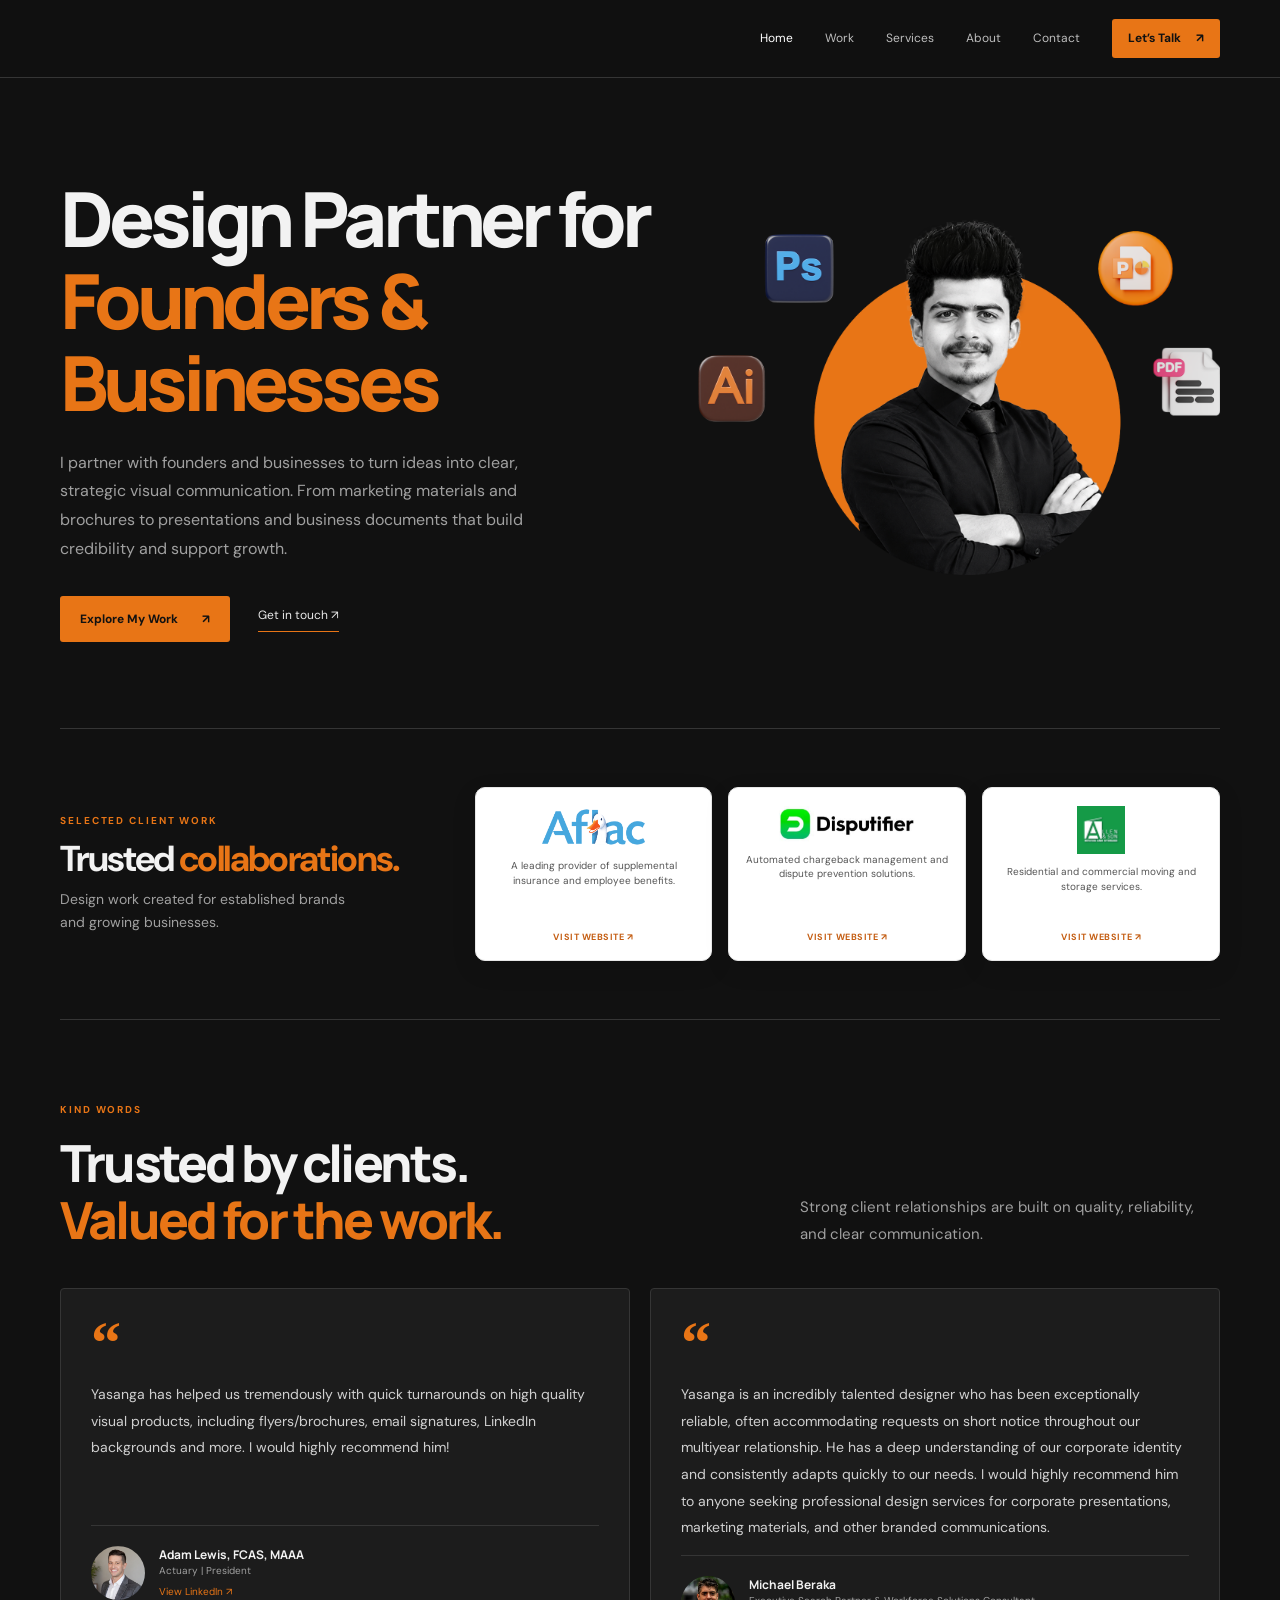
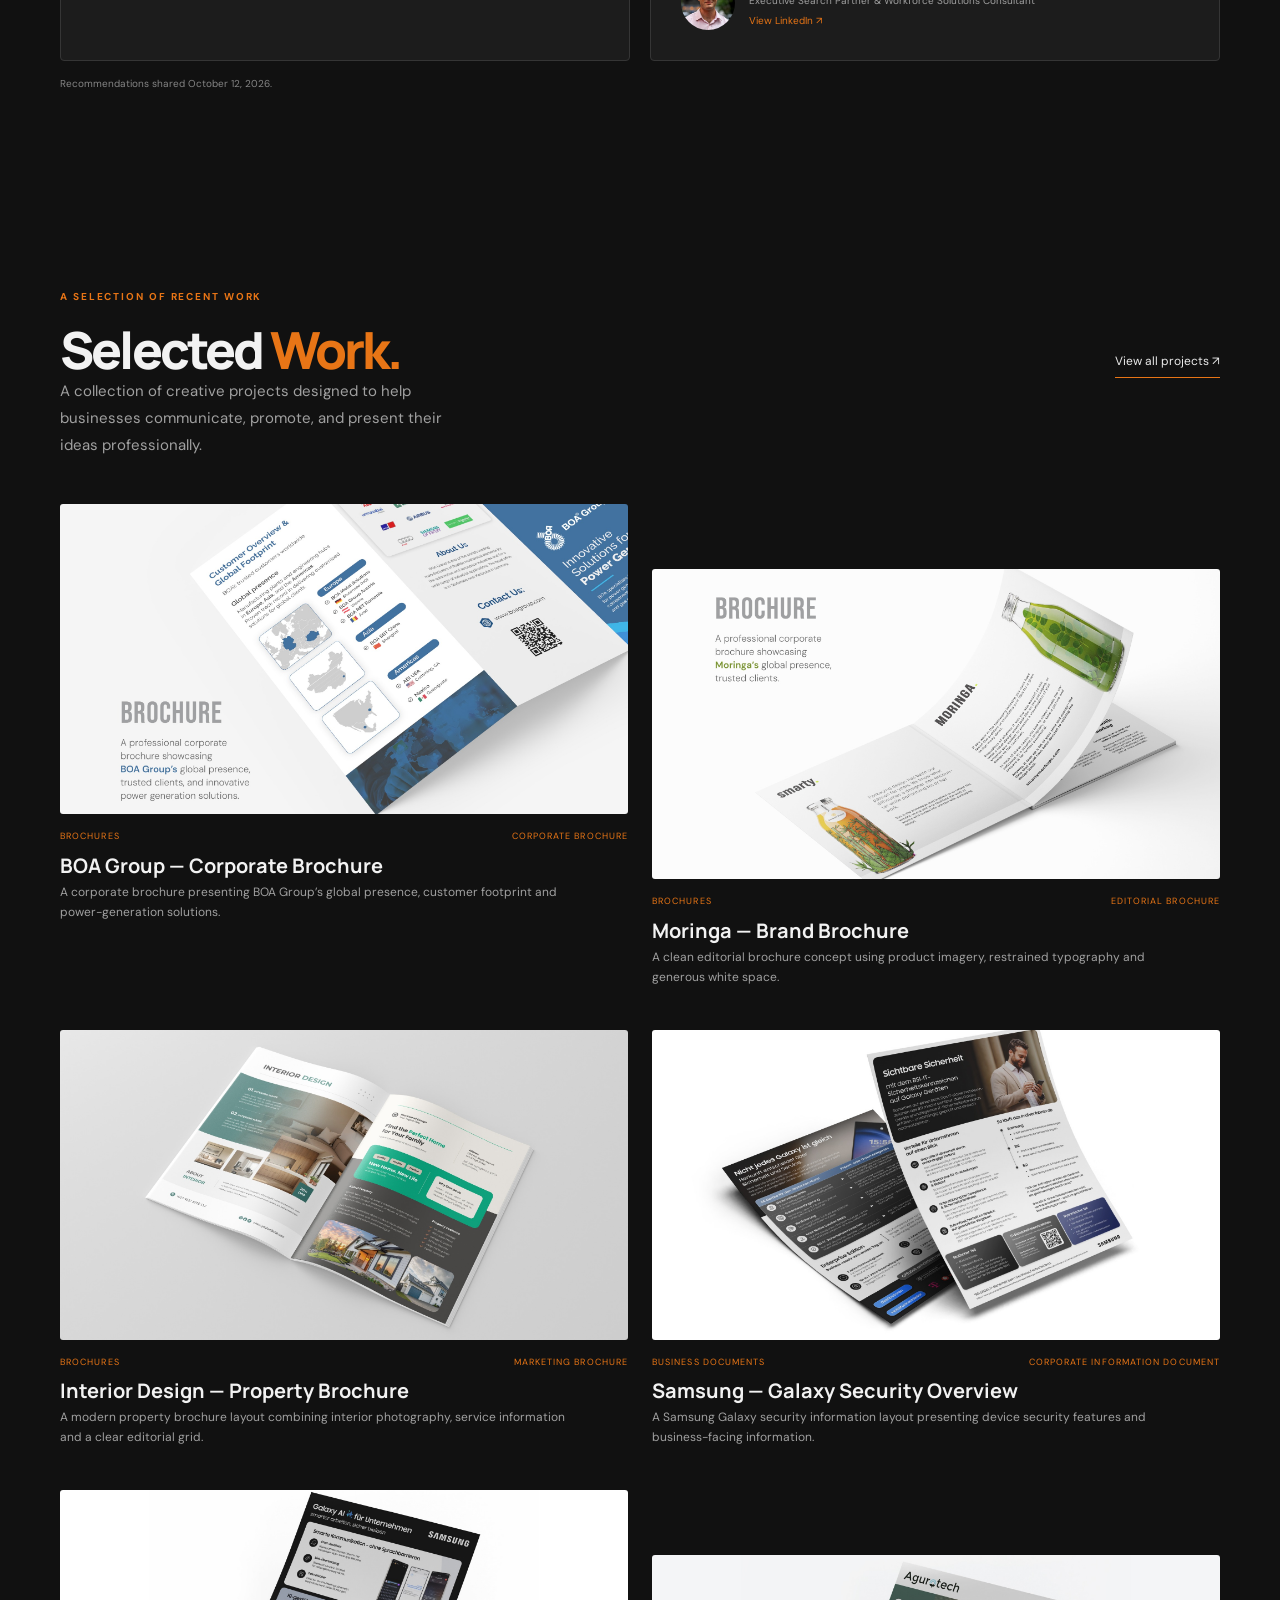
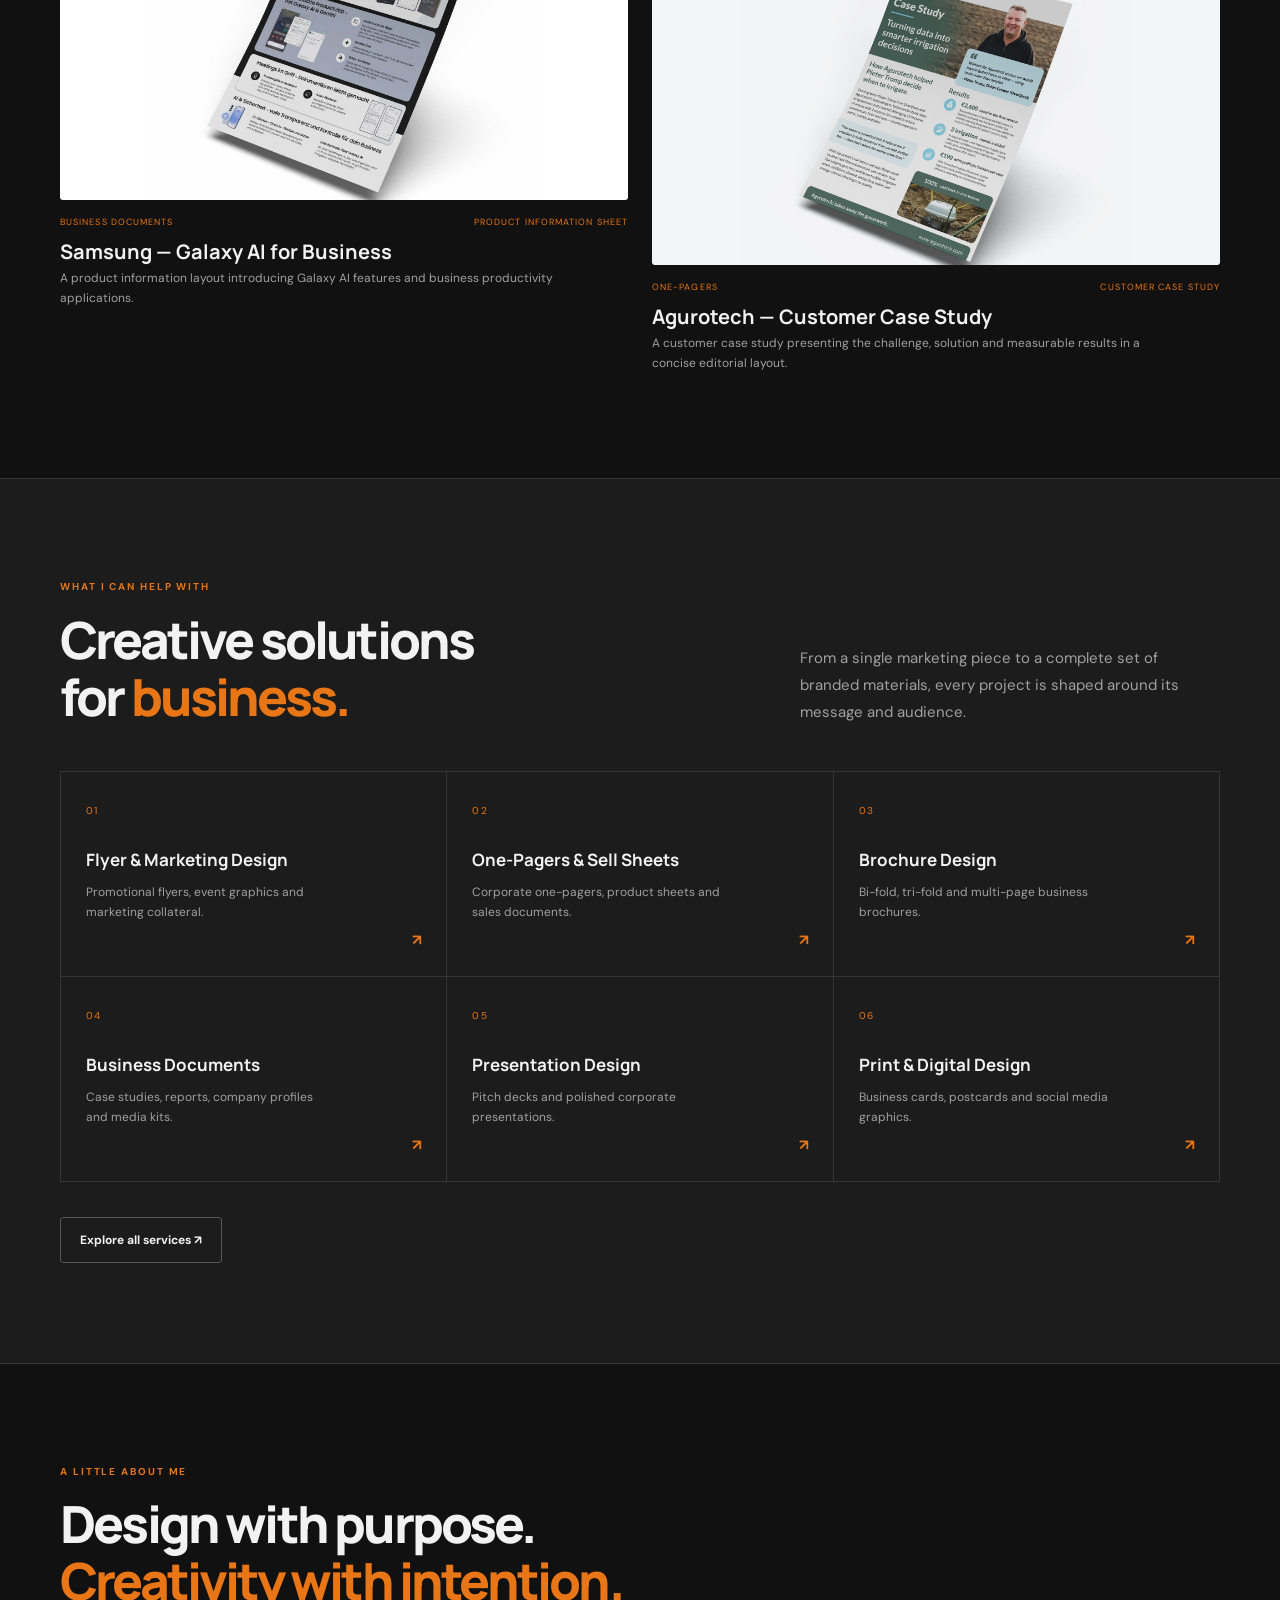
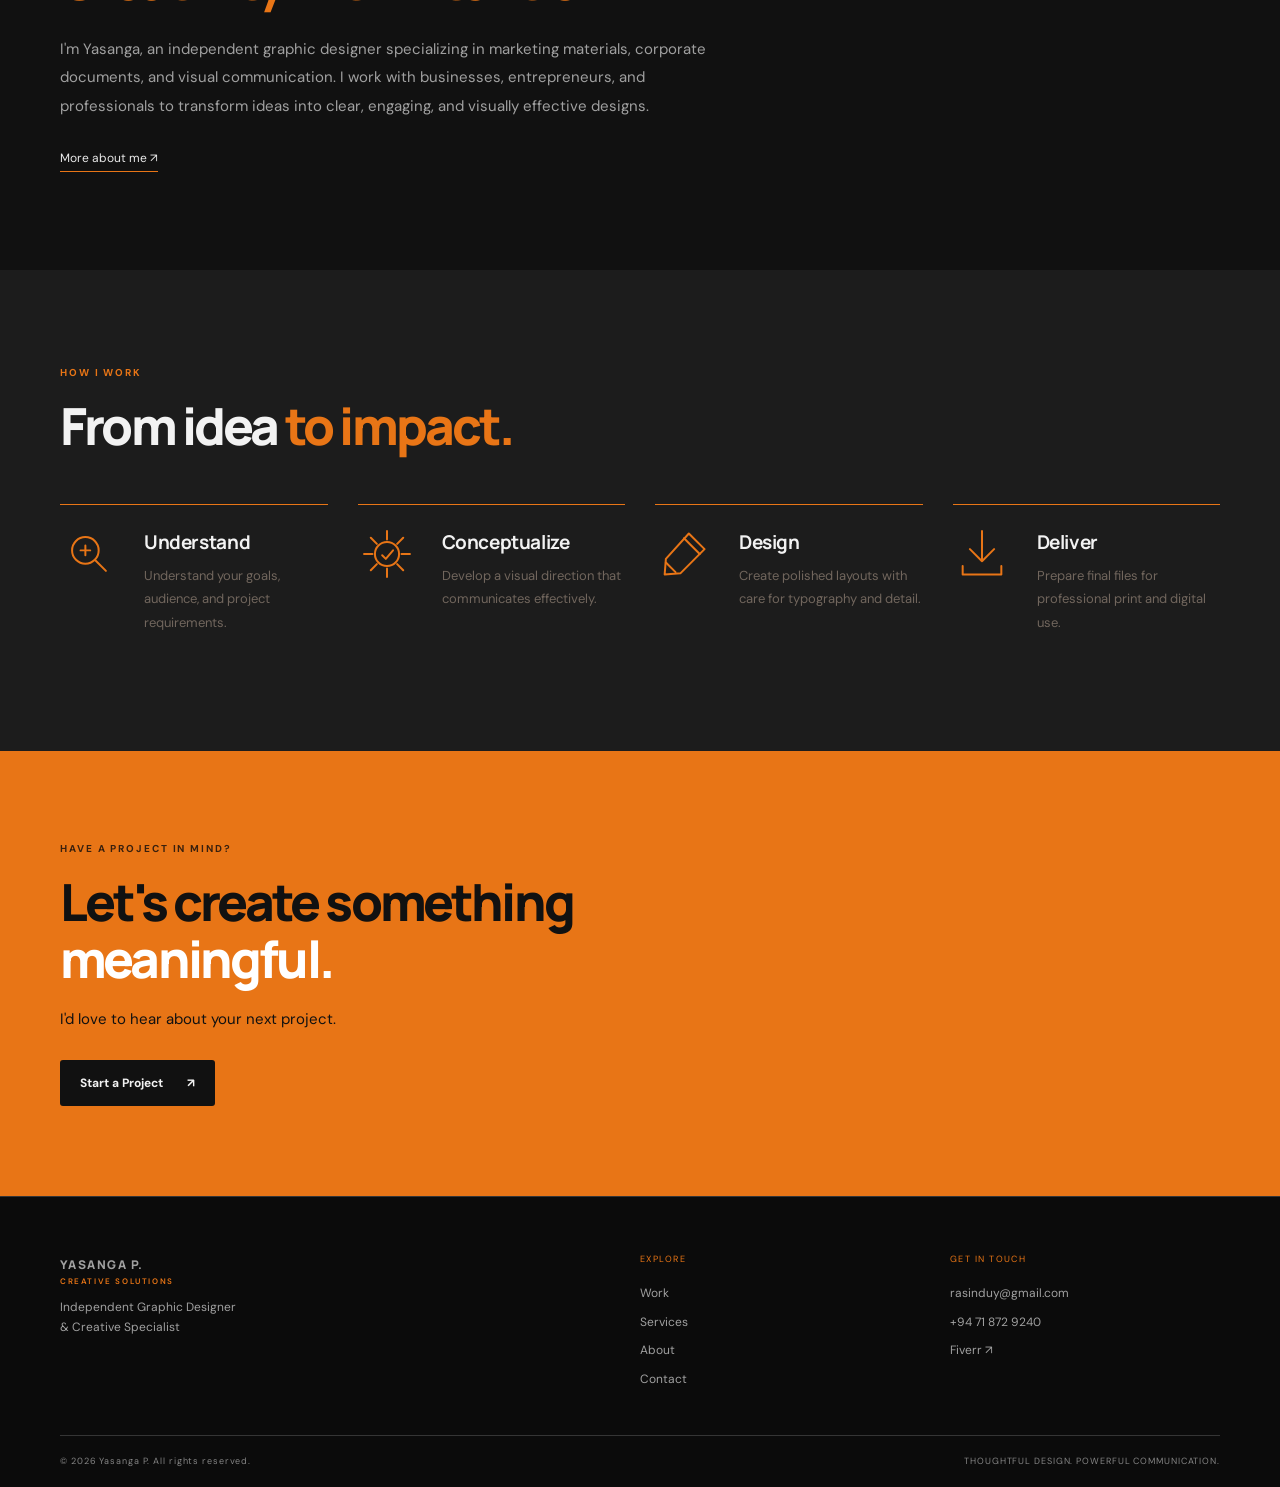
==== commit e38ad8ab: "Update index.html" ====
--- a/index.html
+++ b/index.html
@@ -2,7 +2,7 @@
 <html lang="en">
 <head>
 <meta charset="utf-8"><meta name="viewport" content="width=device-width,initial-scale=1">
-<title>Yasanga P. — Graphic Designer & Creative Specialist</title>
+<title>Yasanga P. Design Partner & Creative Specialist</title>
 <meta name="description" content="Yasanga P. is an independent graphic designer creating professional marketing materials, corporate documents and visual communication for businesses worldwide.">
 <meta name="theme-color" content="#29211D">
 <link rel="preconnect" href="https://fonts.googleapis.com"><link rel="preconnect" href="https://fonts.gstatic.com" crossorigin>
@@ -16,7 +16,7 @@
 <section class="hero wrap">
 <div class="hero-copy">
 <h1>Design Partner for<br><em>Founders &amp; Businesses</em></h1>
-<p class="hero-lead">I partner with founders and businesses to turn ideas into clear, strategic visual communication — from marketing materials and brochures to presentations and business documents that build credibility and support growth.</p>
+<p class="hero-lead">I partner with founders and businesses to turn ideas into clear, strategic visual communication. From marketing materials and brochures to presentations and business documents that build credibility and support growth.</p>
 <div class="hero-actions"><a class="btn btn-primary" href="work.html">Explore My Work <span>↗</span></a><a class="text-link" href="contact.html">Get in touch <span>↗</span></a></div>
 </div>
 <div class="hero-visual"><div class="hero-image-frame hero-art"><img src="assets/images/yasanga-hero-composition.png" alt="Yasanga P. with design software icons — original supplied artwork"></div></div>
@@ -75,4 +75,4 @@
 <section class="cta-section"><div class="wrap cta-inner"><div class="eyebrow">HAVE A PROJECT IN MIND?</div><h2>Let's create something<br><em>meaningful.</em></h2><p>I'd love to hear about your next project.</p><a class="btn btn-primary" href="contact.html">Start a Project <span>↗</span></a></div></section>
 </main>
 <footer class="footer"><div class="wrap footer-top"><div><a class="footer-name" href="index.html">YASANGA P. <span>CREATIVE SOLUTIONS</span></a><p>Independent Graphic Designer<br>& Creative Specialist</p></div><div><small>EXPLORE</small><a href="work.html">Work</a><a href="services.html">Services</a><a href="about.html">About</a><a href="contact.html">Contact</a></div><div><small>GET IN TOUCH</small><a href="mailto:rasinduy@gmail.com">rasinduy@gmail.com</a><a href="https://wa.me/94718729240" target="_blank" rel="noopener">+94 71 872 9240</a><a href="https://www.fiverr.com/" target="_blank" rel="noopener">Fiverr ↗</a></div></div><div class="wrap footer-bottom"><span>© 2026 Yasanga P. All rights reserved.</span><span>THOUGHTFUL DESIGN. POWERFUL COMMUNICATION.</span></div></footer>
-<script src="script.js"></script></body></html>+<script src="script.js"></script></body></html>
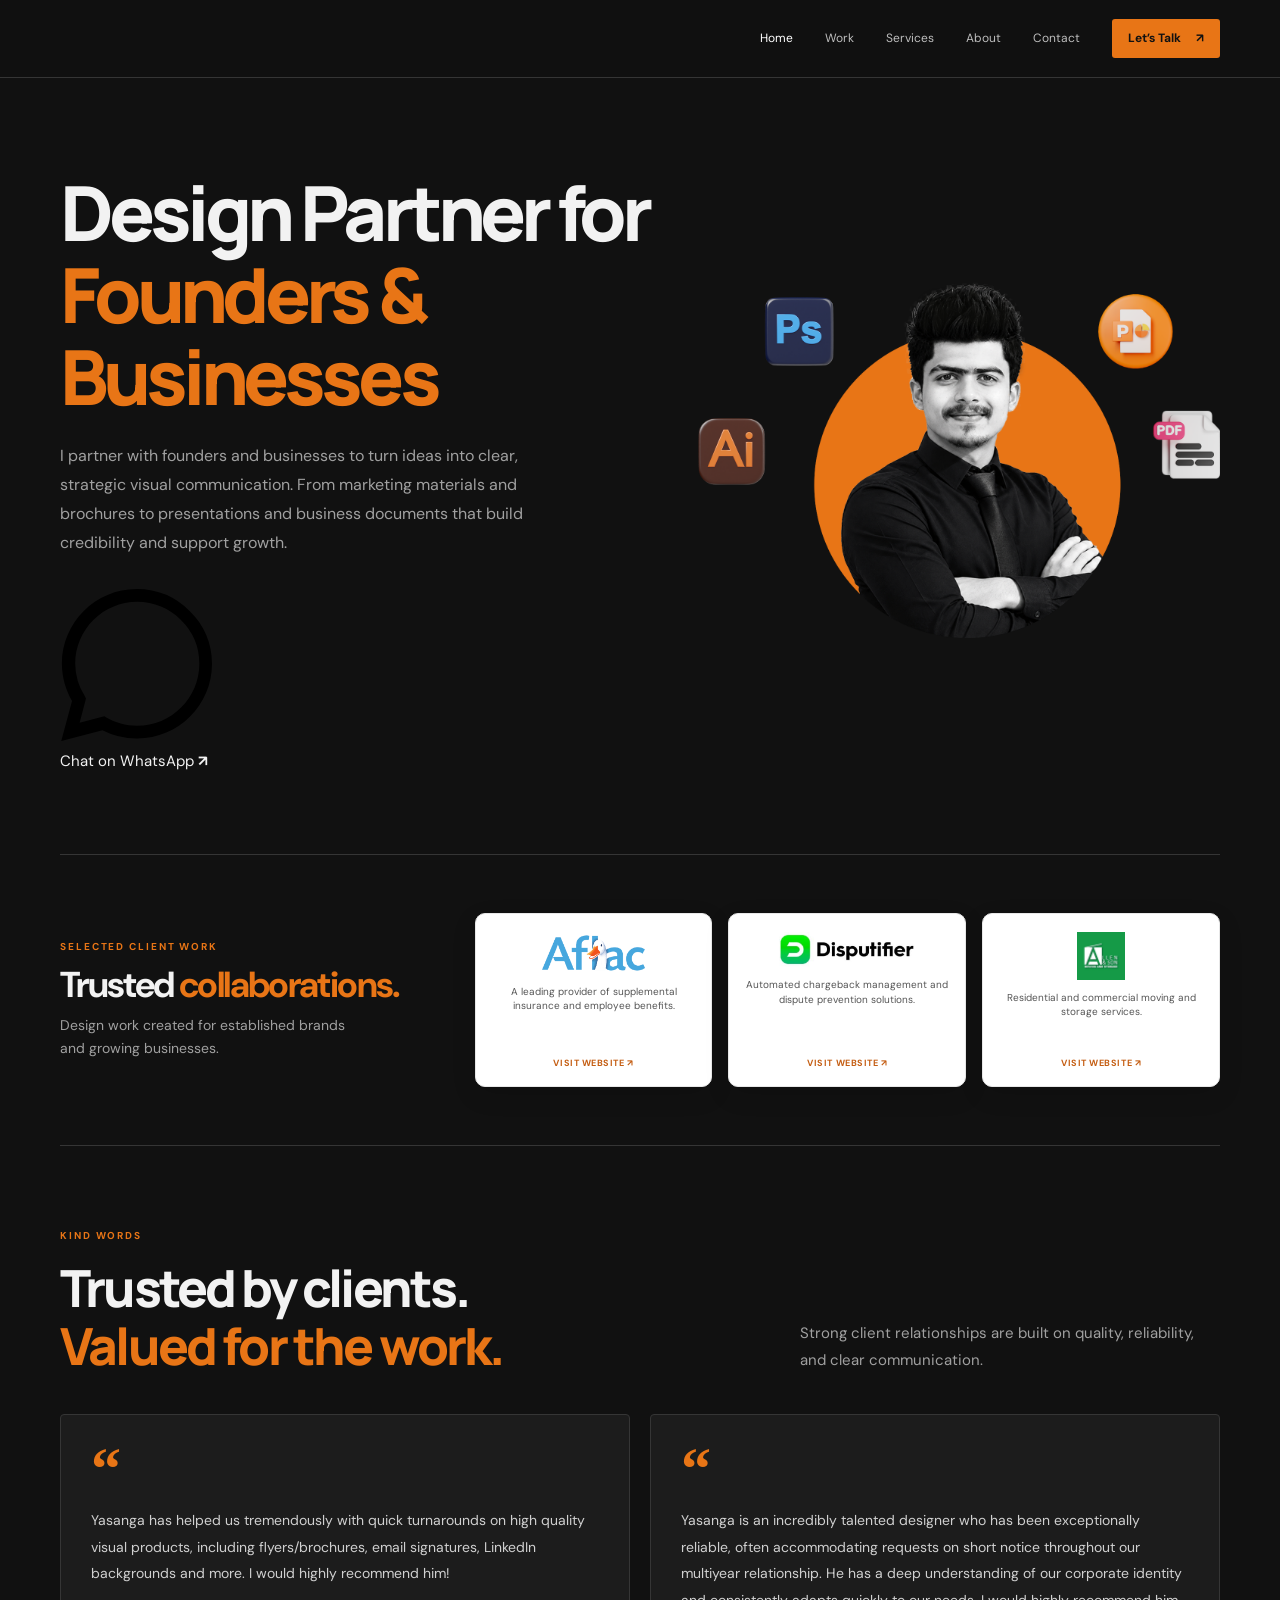
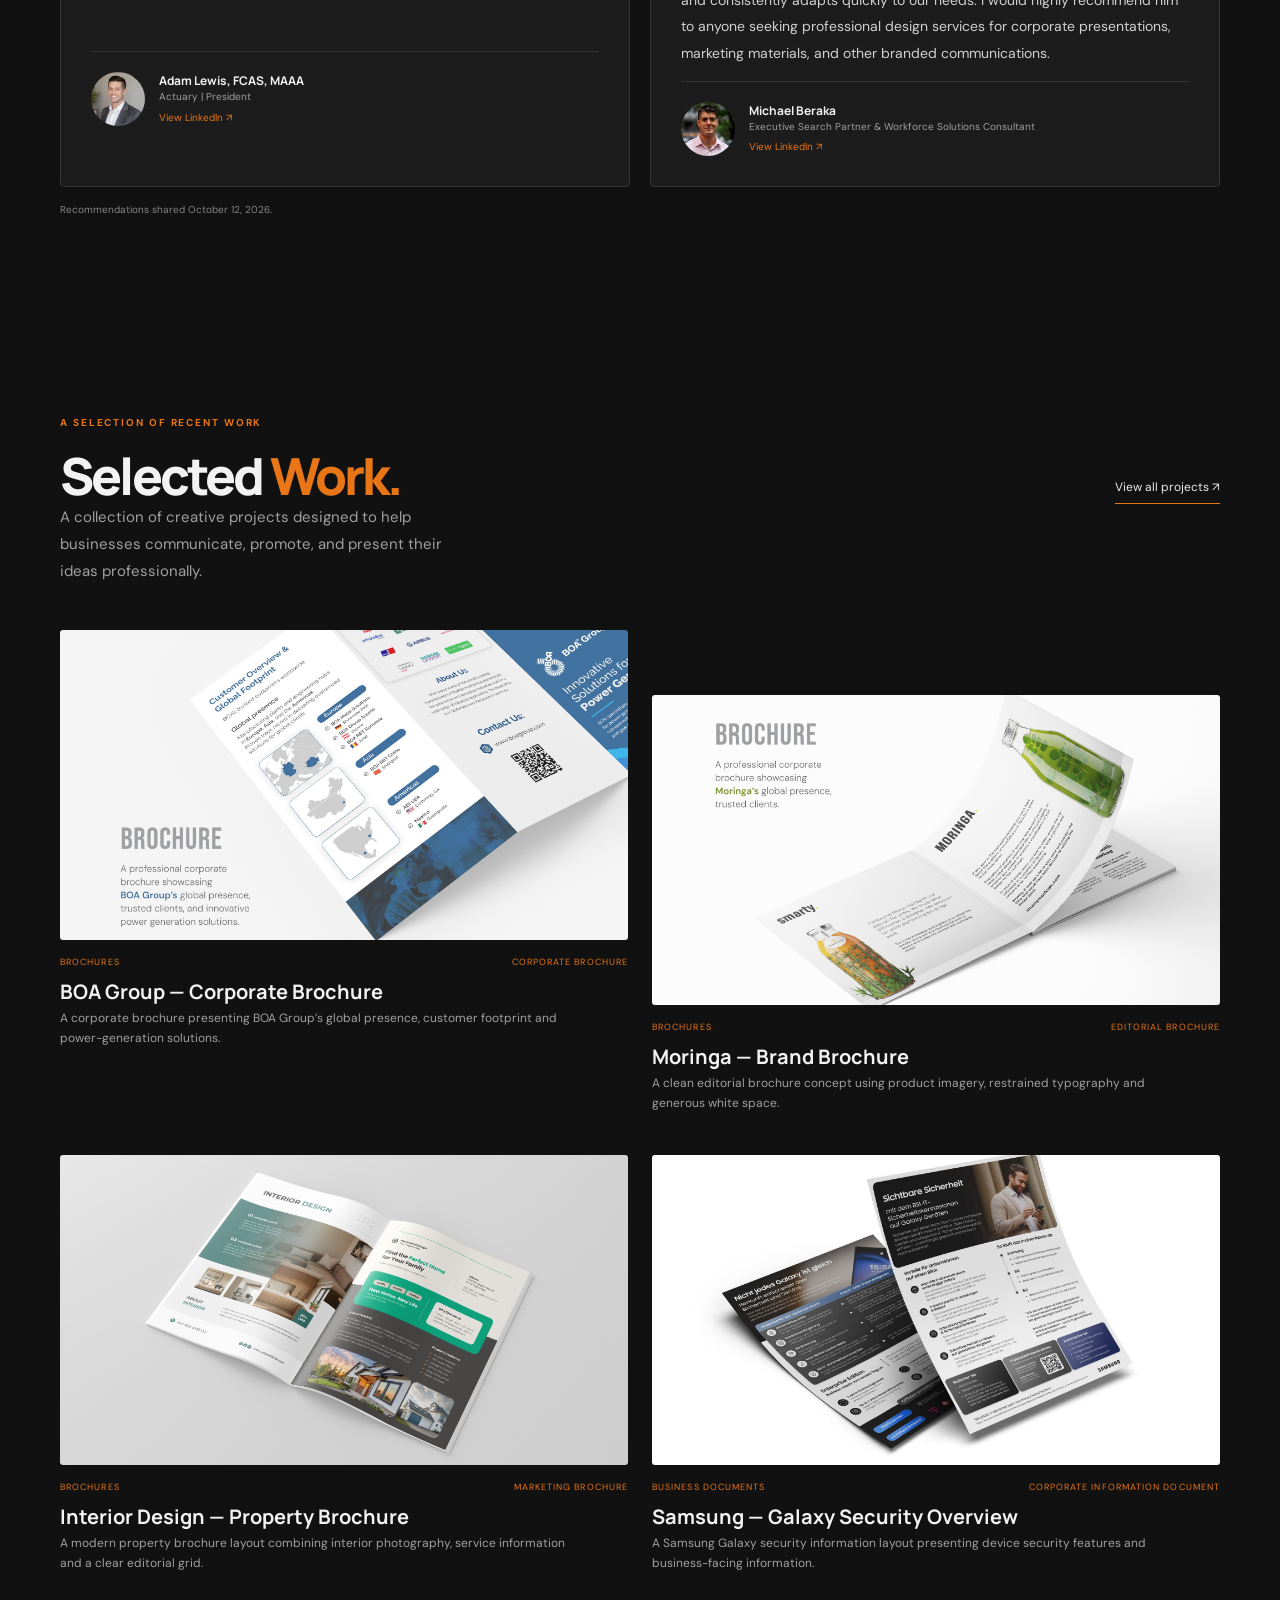
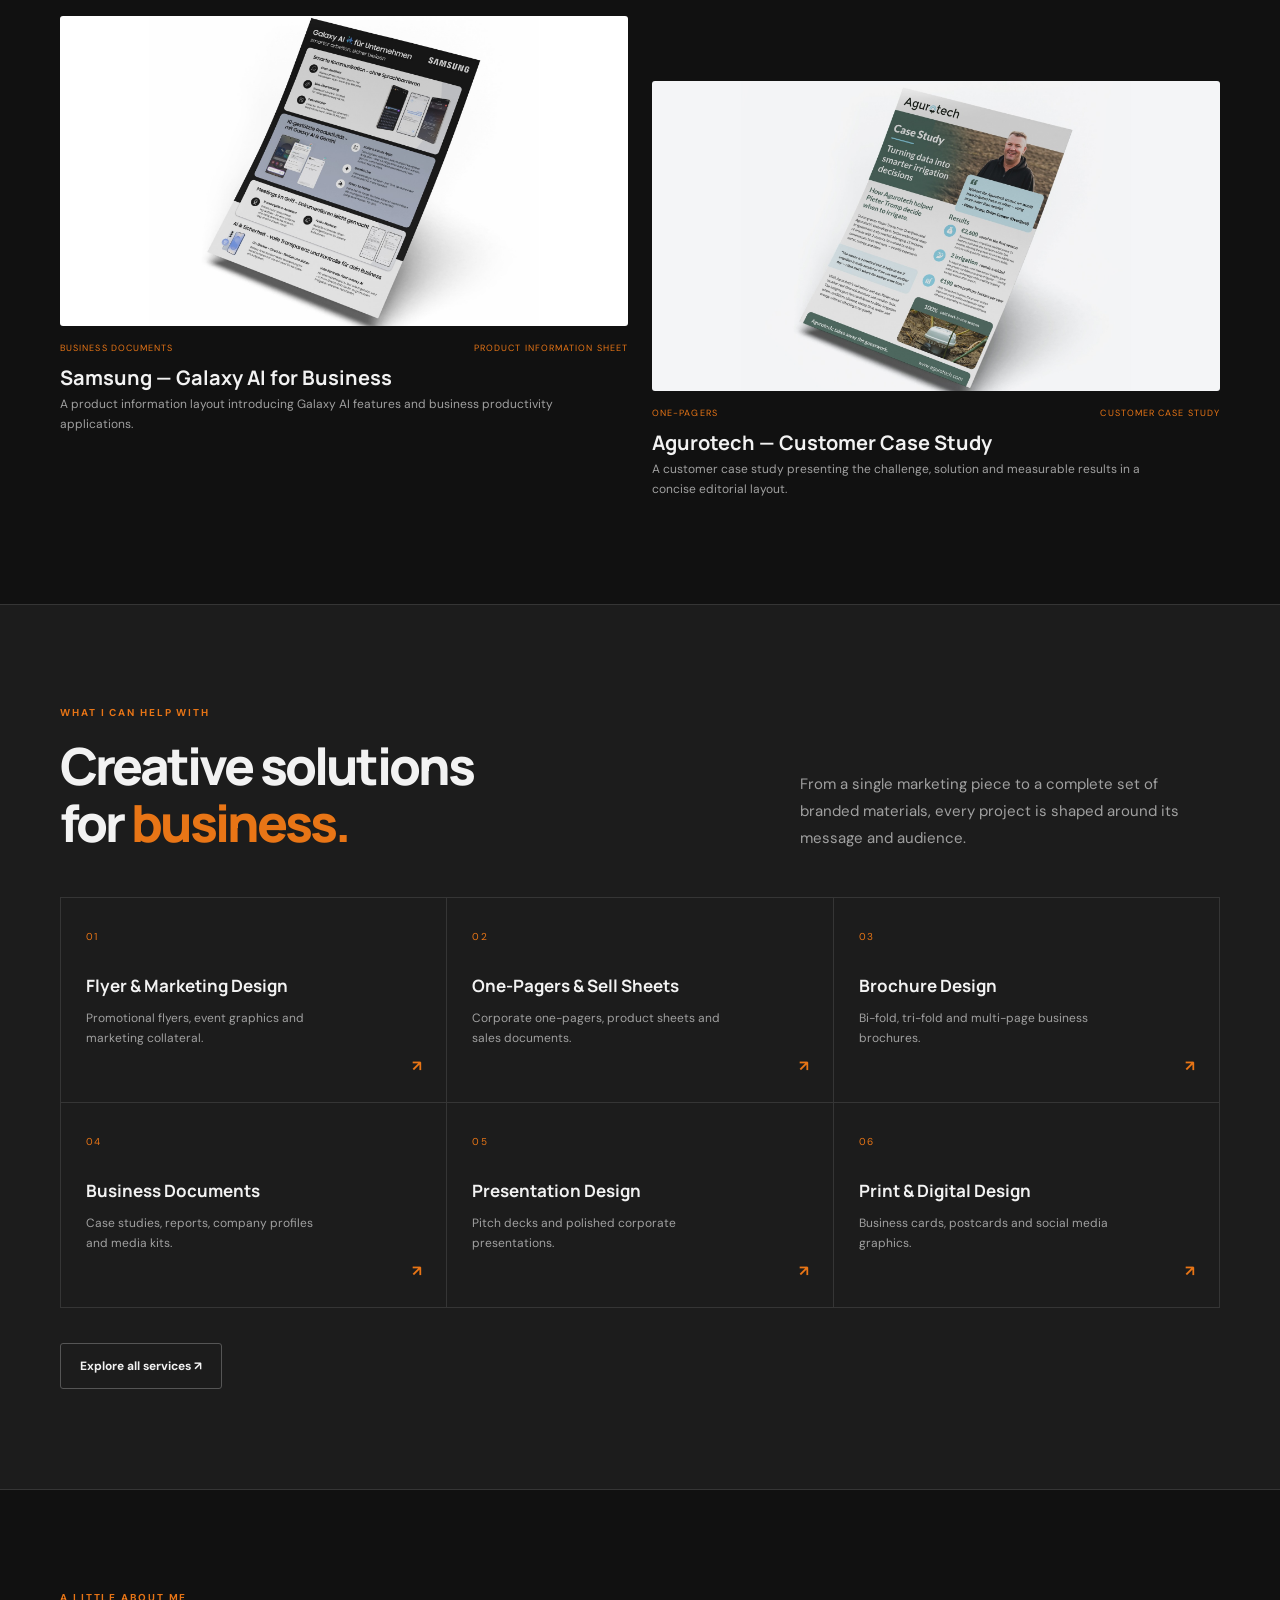
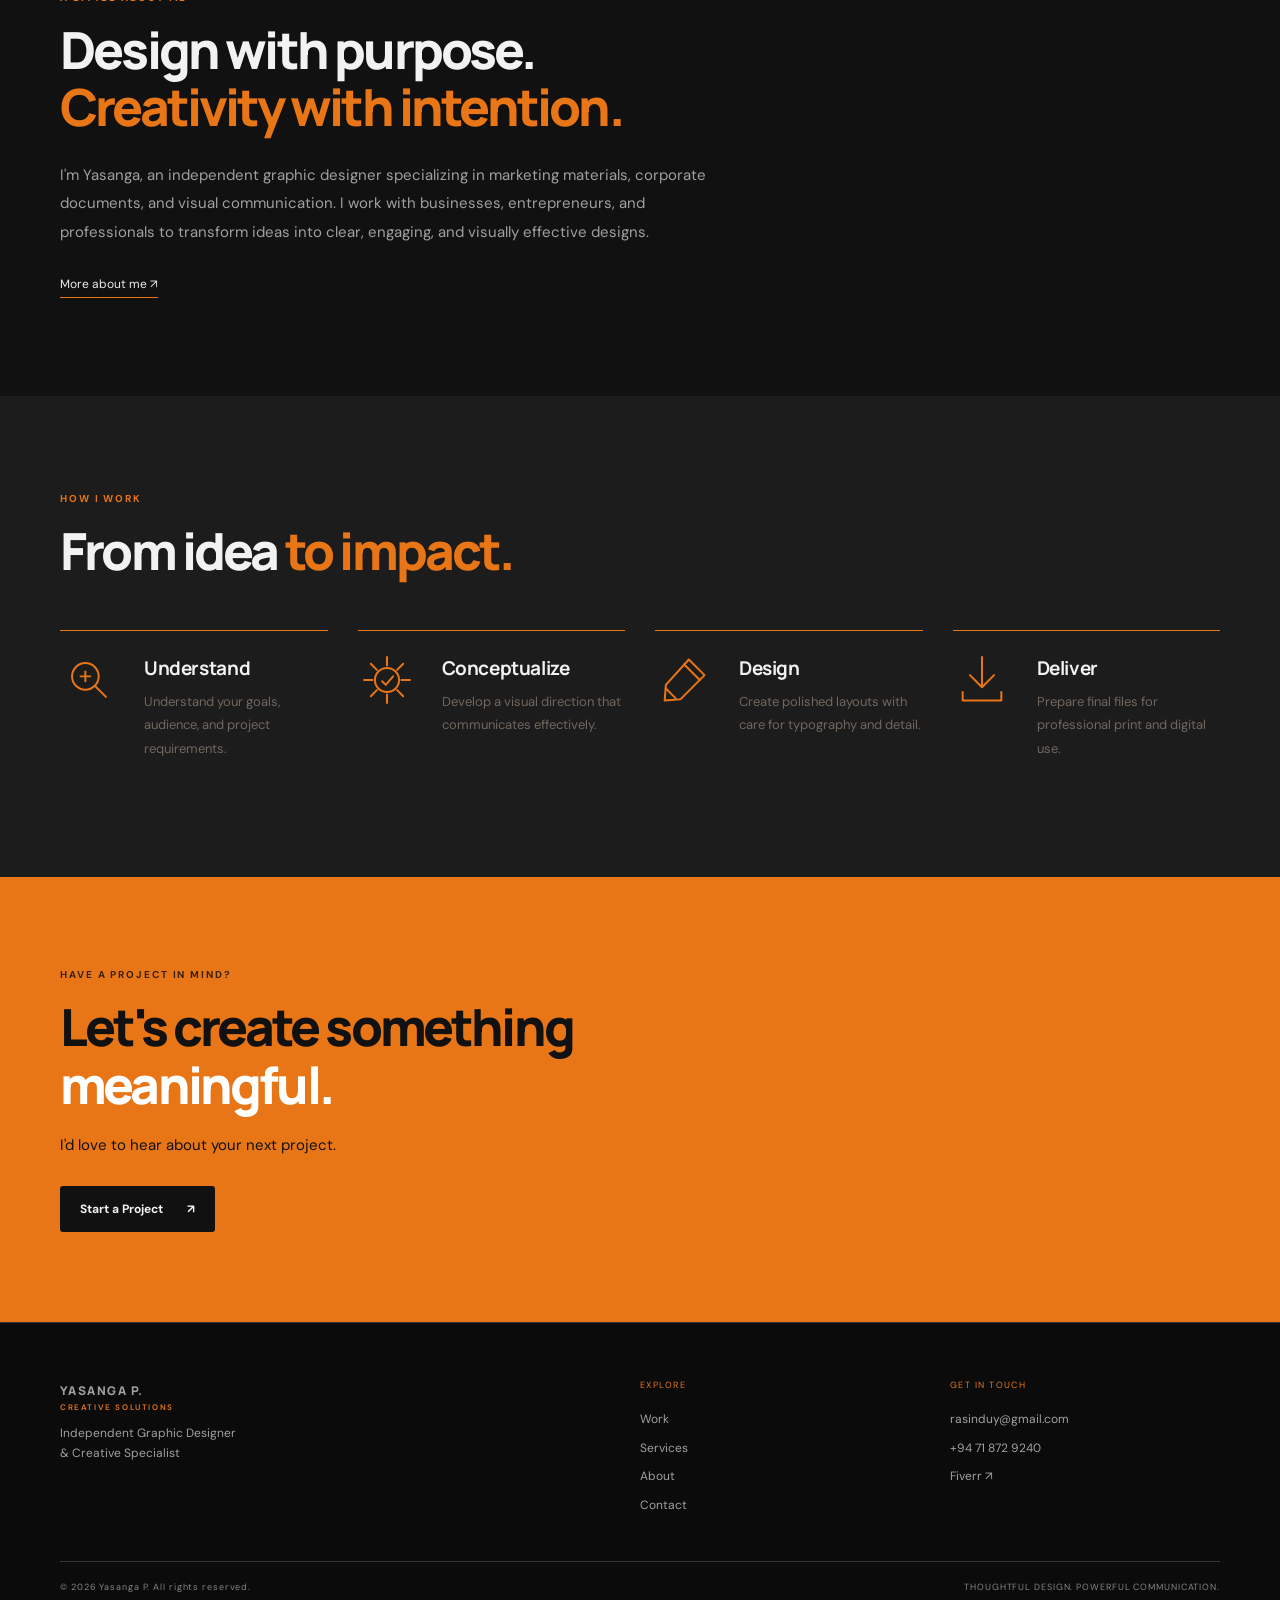
==== commit cc9105dd: "Update index.html" ====
--- a/index.html
+++ b/index.html
@@ -17,7 +17,15 @@
 <div class="hero-copy">
 <h1>Design Partner for<br><em>Founders &amp; Businesses</em></h1>
 <p class="hero-lead">I partner with founders and businesses to turn ideas into clear, strategic visual communication. From marketing materials and brochures to presentations and business documents that build credibility and support growth.</p>
-<div class="hero-actions"><a class="btn btn-primary" href="work.html">Explore My Work <span>↗</span></a><a class="text-link" href="contact.html">Get in touch <span>↗</span></a></div>
+<div class="hero-actions"><a class="hero-whatsapp-link" href="https://wa.me/94718729240" target="_blank" rel="noopener noreferrer" aria-label="Chat with Yasanga on WhatsApp">
+  <span class="hero-whatsapp-icon">
+    <svg viewBox="0 0 24 24" aria-hidden="true">
+      <path d="M20.5 3.5A11.8 11.8 0 0 0 12.1 0C5.6 0 .3 5.3.3 11.8c0 2.1.6 4.1 1.6 5.9L.2 24l6.5-1.7a11.8 11.8 0 0 0 5.4 1.3h.1c6.5 0 11.8-5.3 11.8-11.8 0-3.2-1.2-6.1-3.5-8.3ZM12.1 21.6c-1.7 0-3.4-.5-4.8-1.3l-.3-.2-3.9 1 1-3.8-.2-.4a9.7 9.7 0 0 1-1.5-5.1c0-5.4 4.4-9.8 9.8-9.8 2.6 0 5.1 1 6.9 2.9a9.7 9.7 0 0 1 2.9 6.9c0 5.4-4.4 9.8-9.8 9.8Z"/>
+    </svg>
+  </span>
+  <span>Chat on WhatsApp</span>
+  <b>↗</b>
+</a></div>
 </div>
 <div class="hero-visual"><div class="hero-image-frame hero-art"><img src="assets/images/yasanga-hero-composition.png" alt="Yasanga P. with design software icons — original supplied artwork"></div></div>
 
